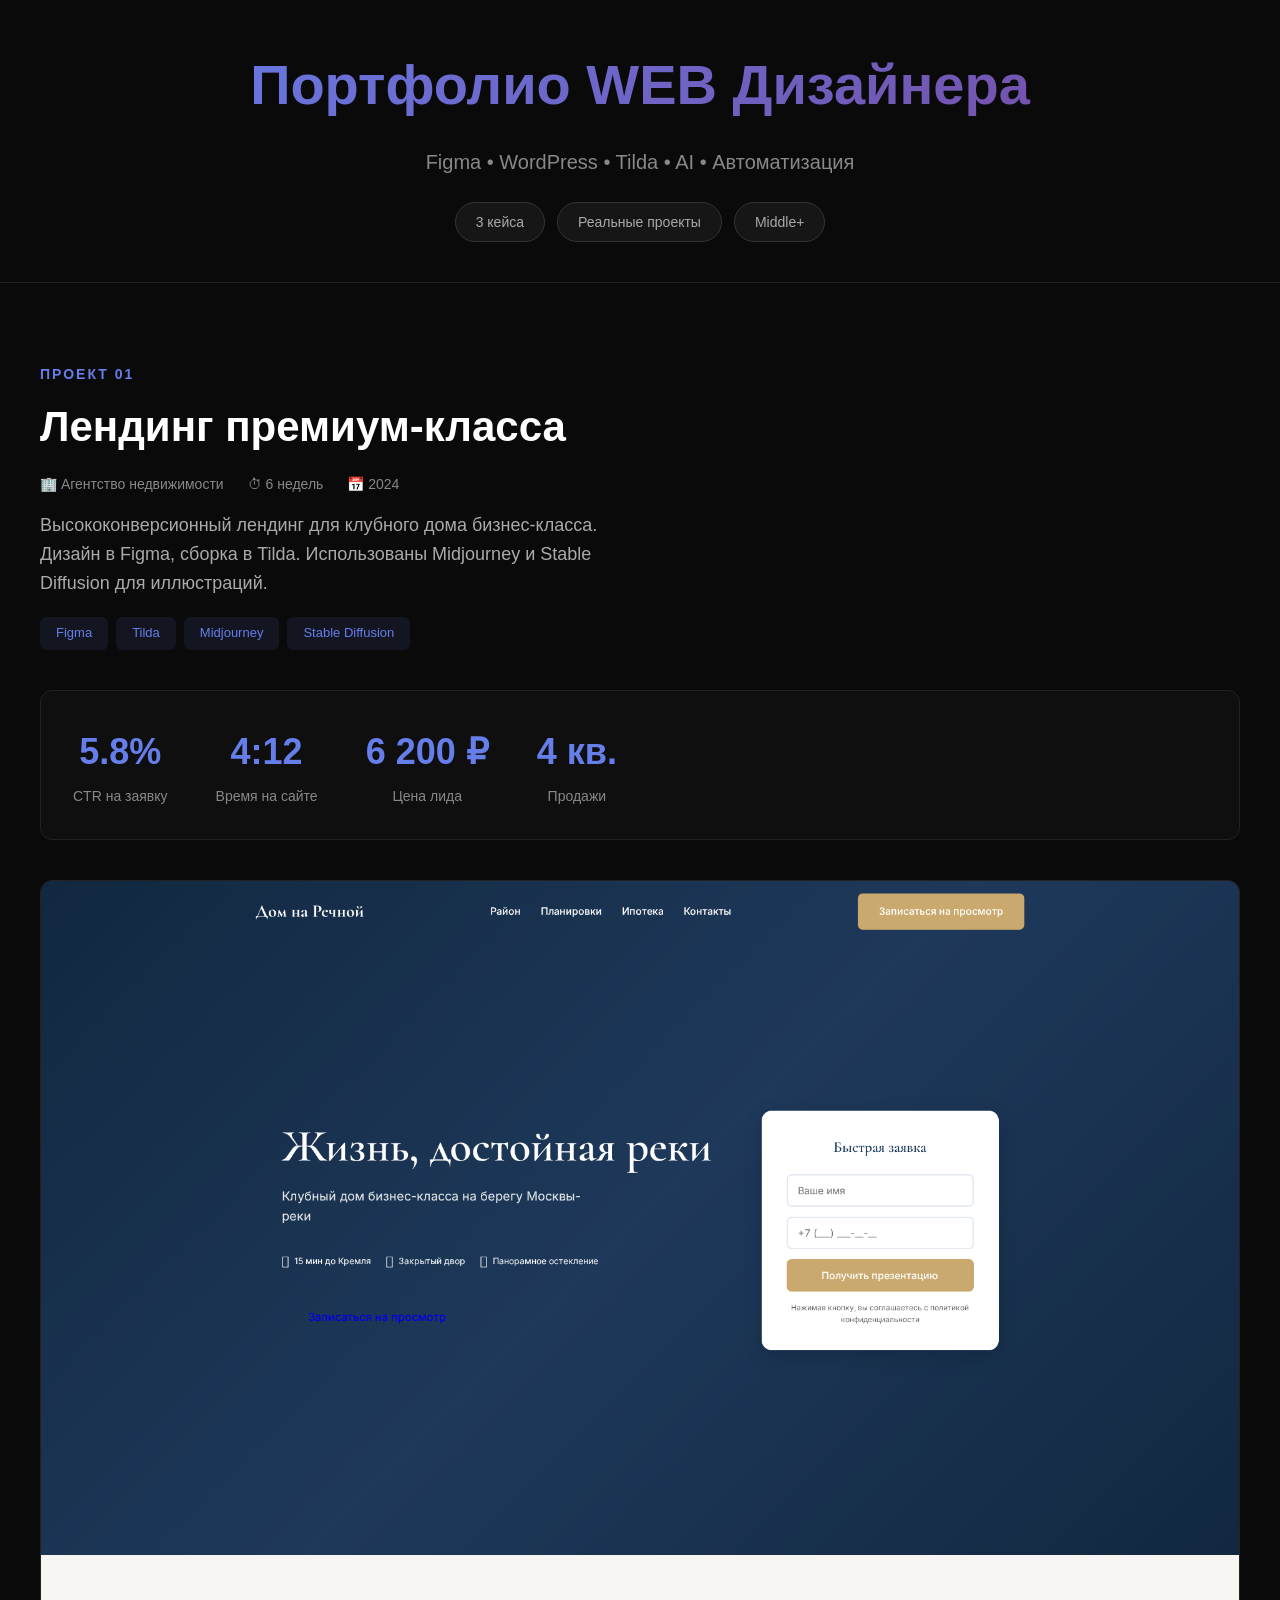
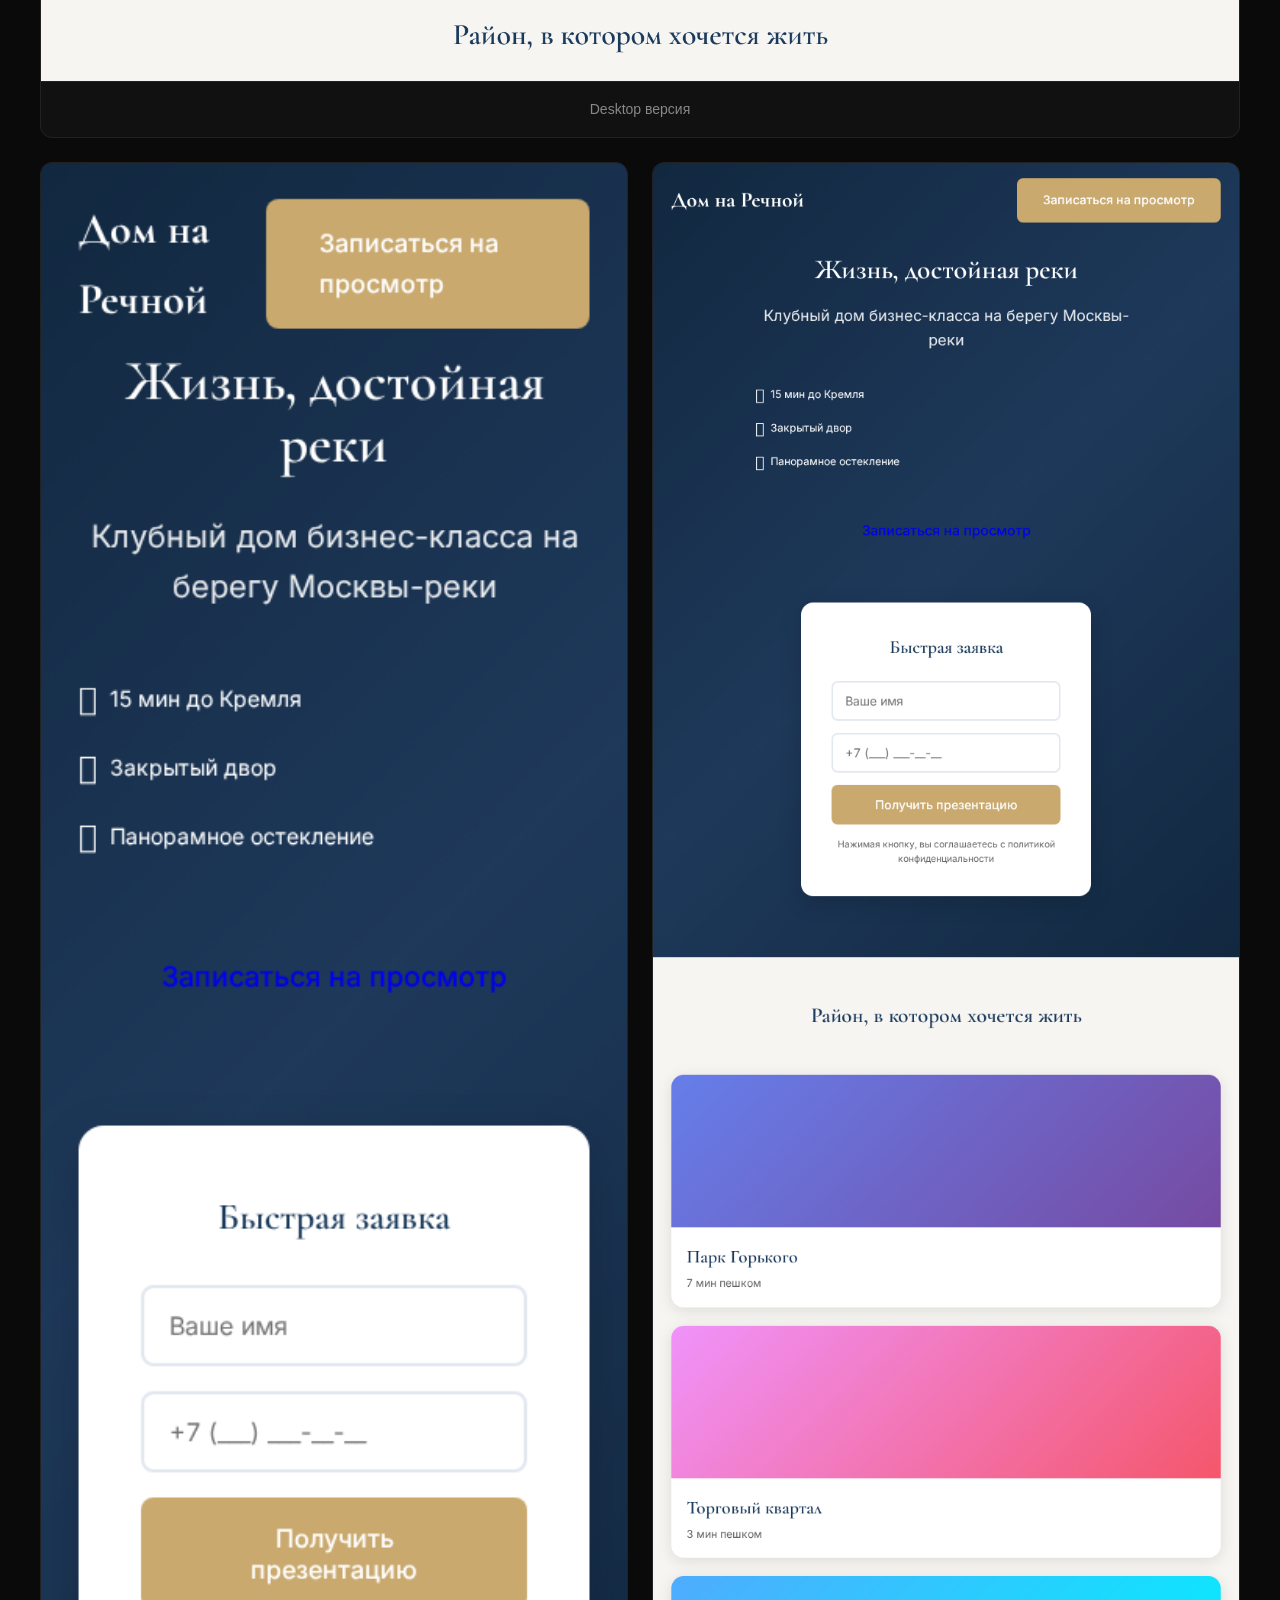
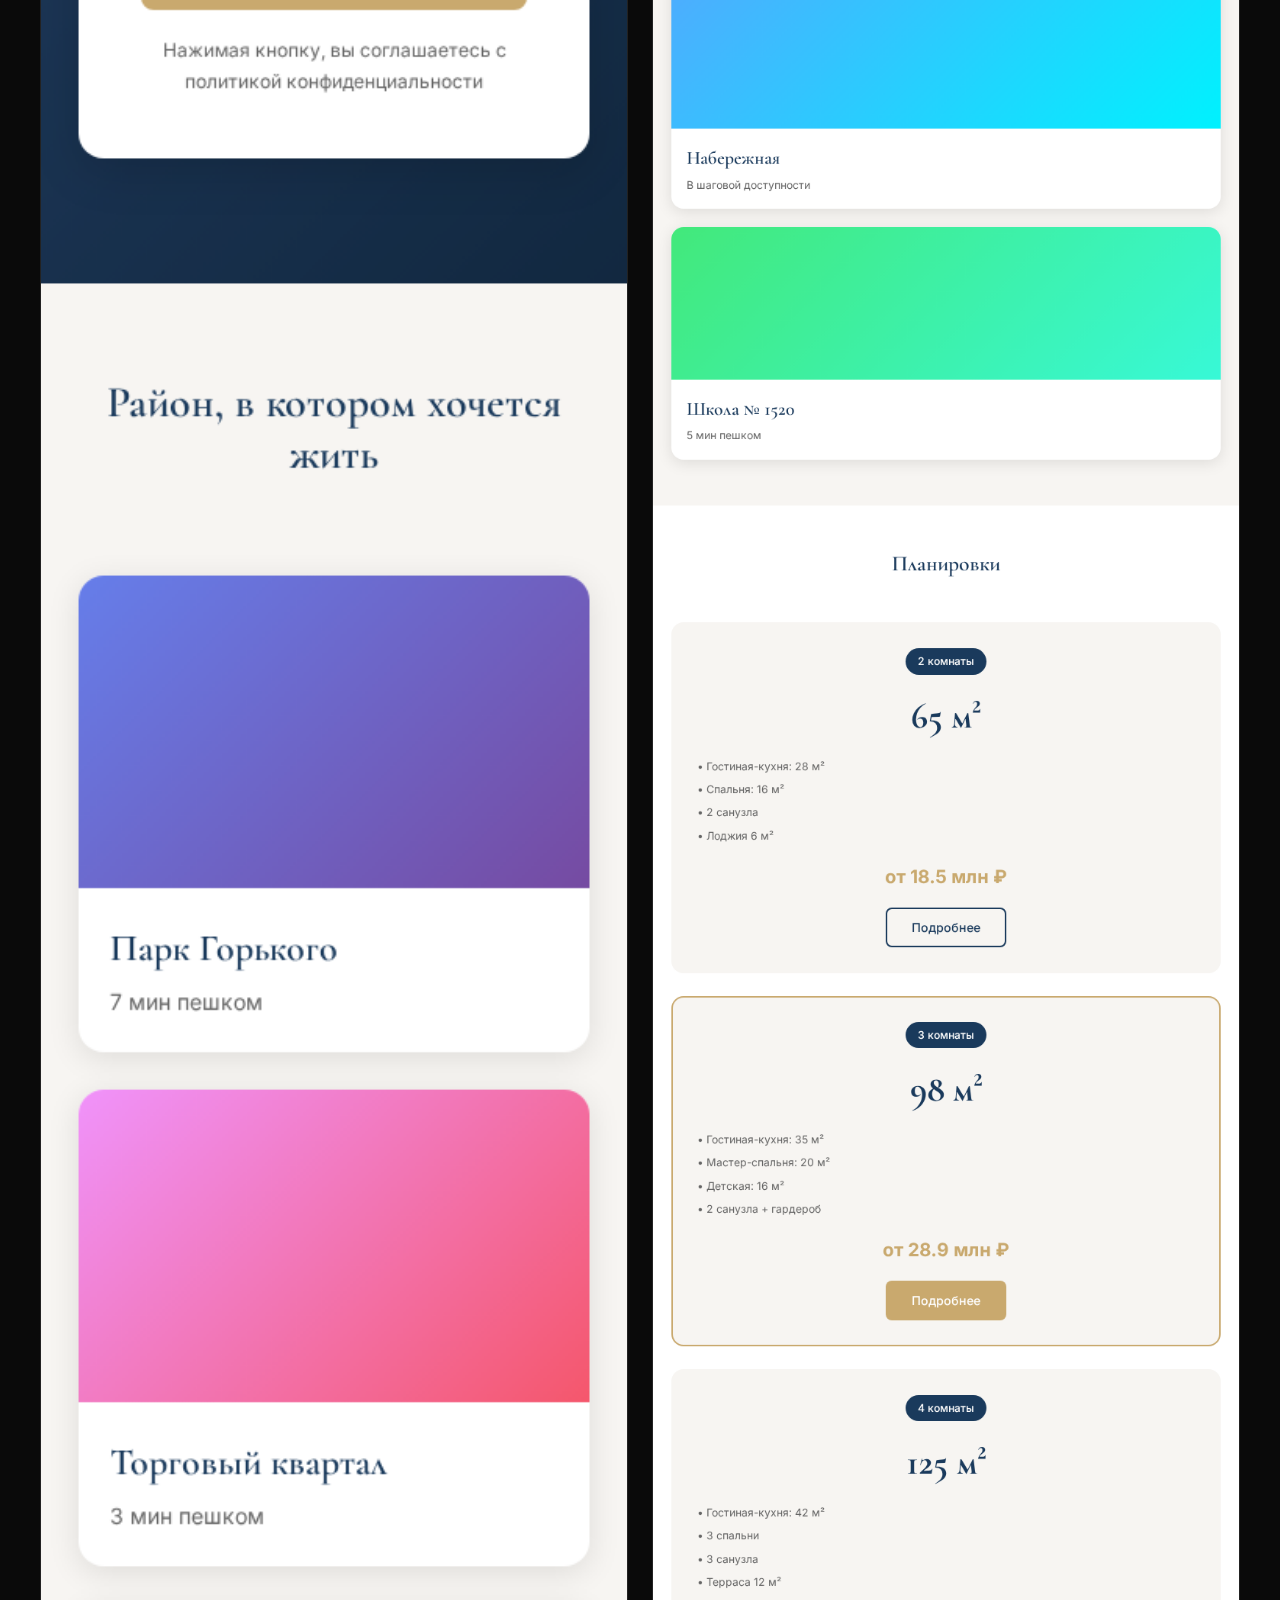
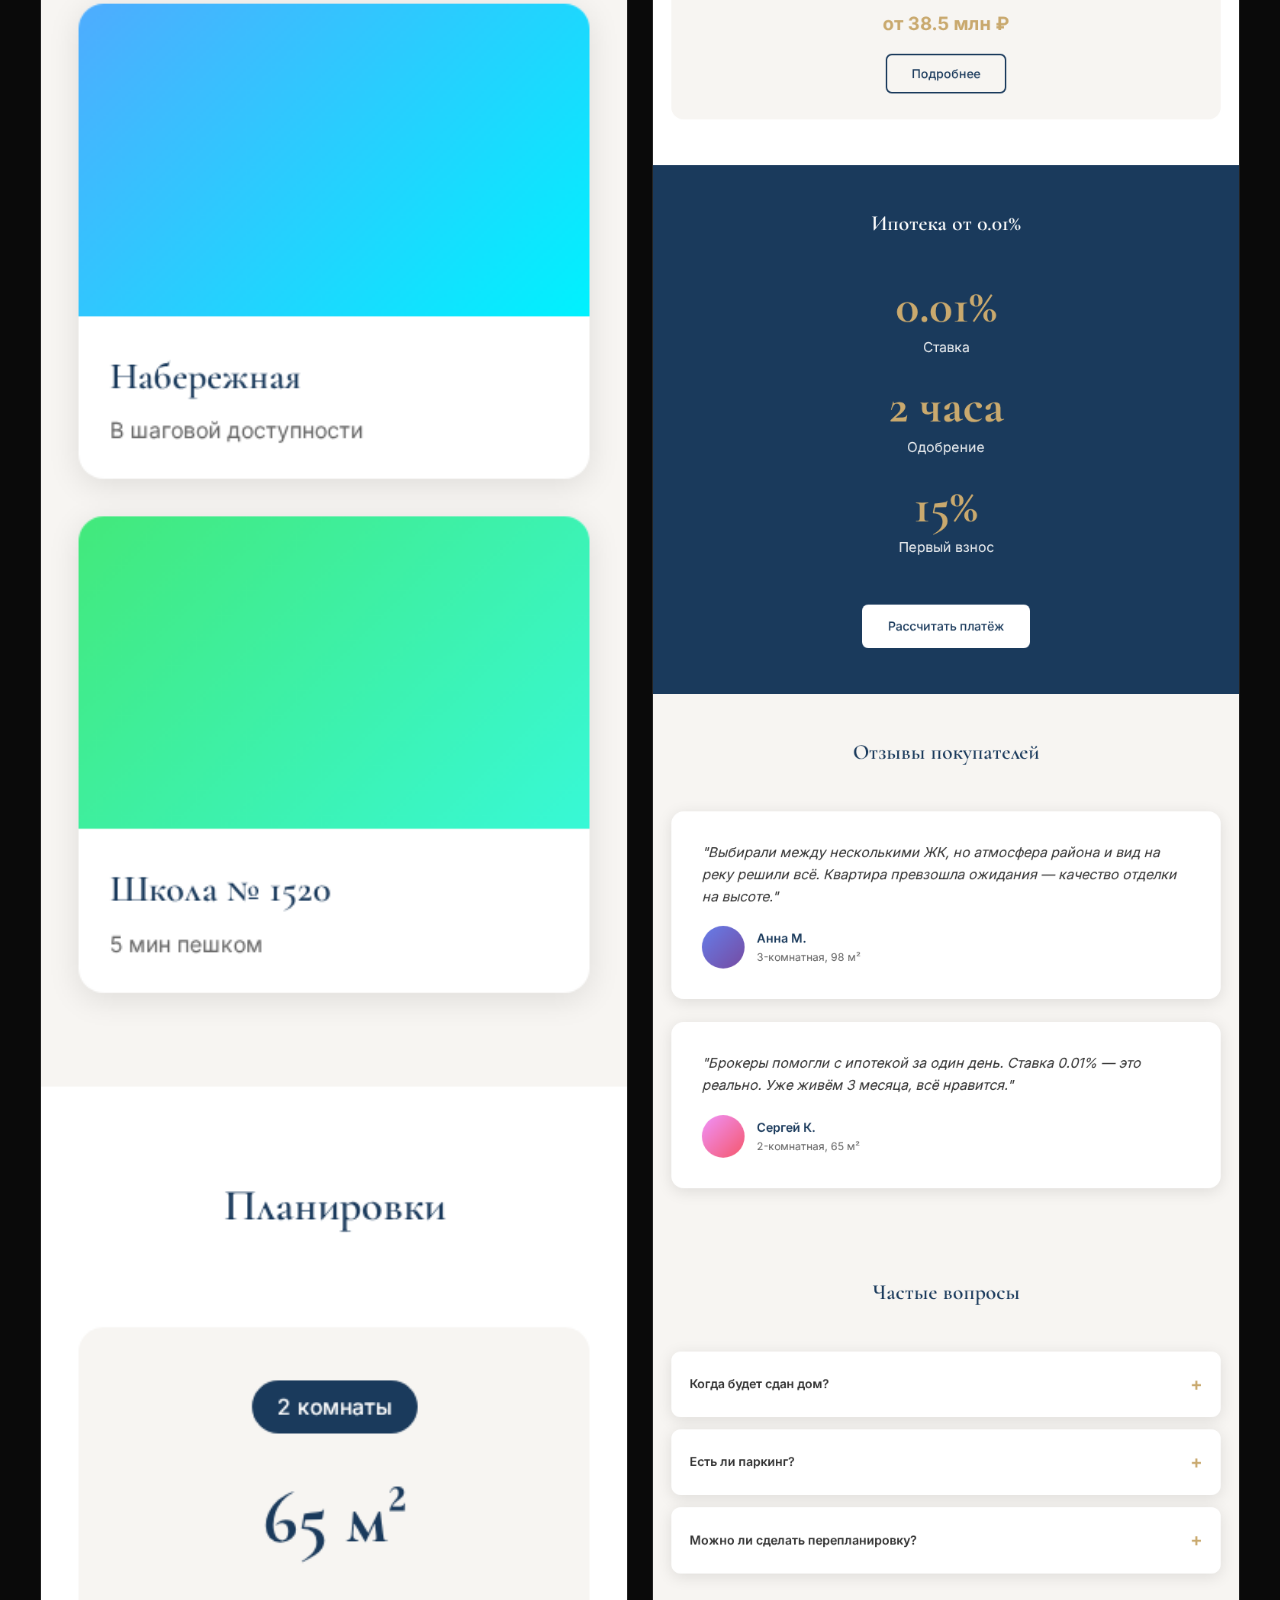
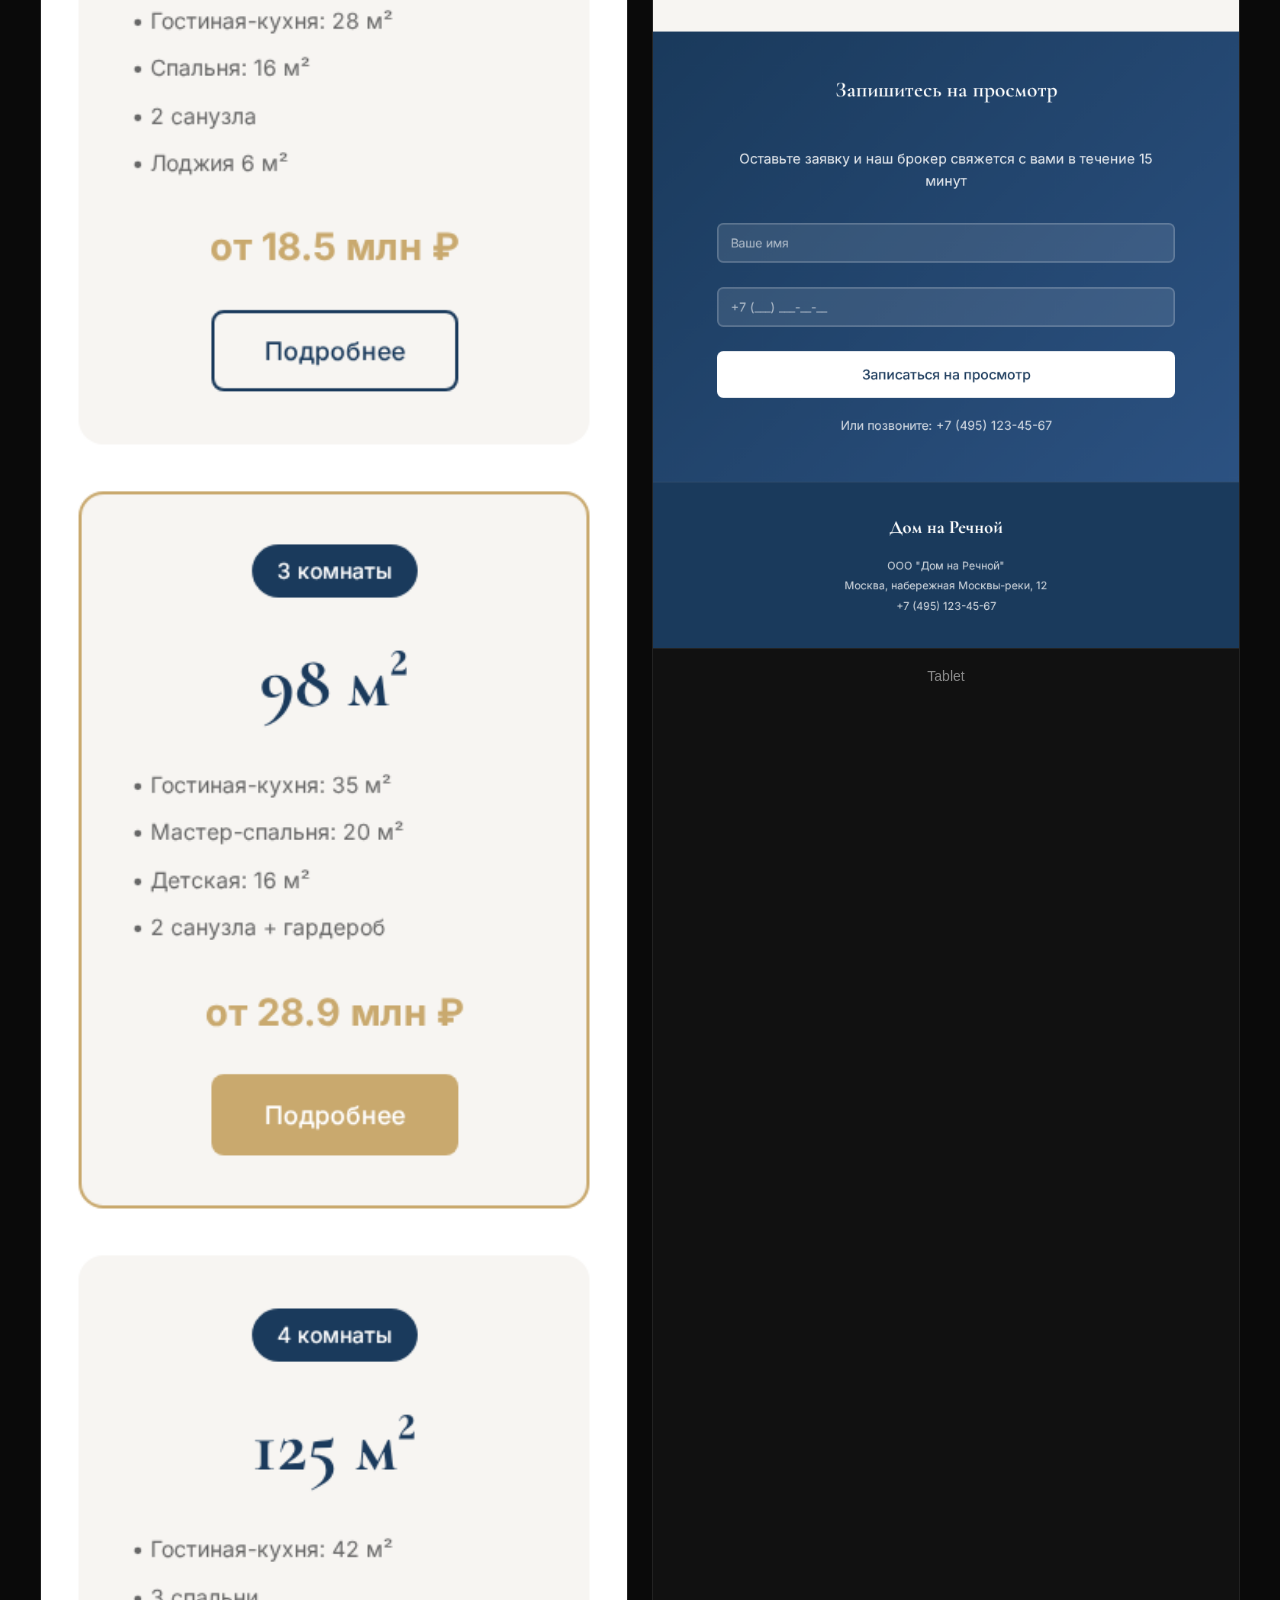
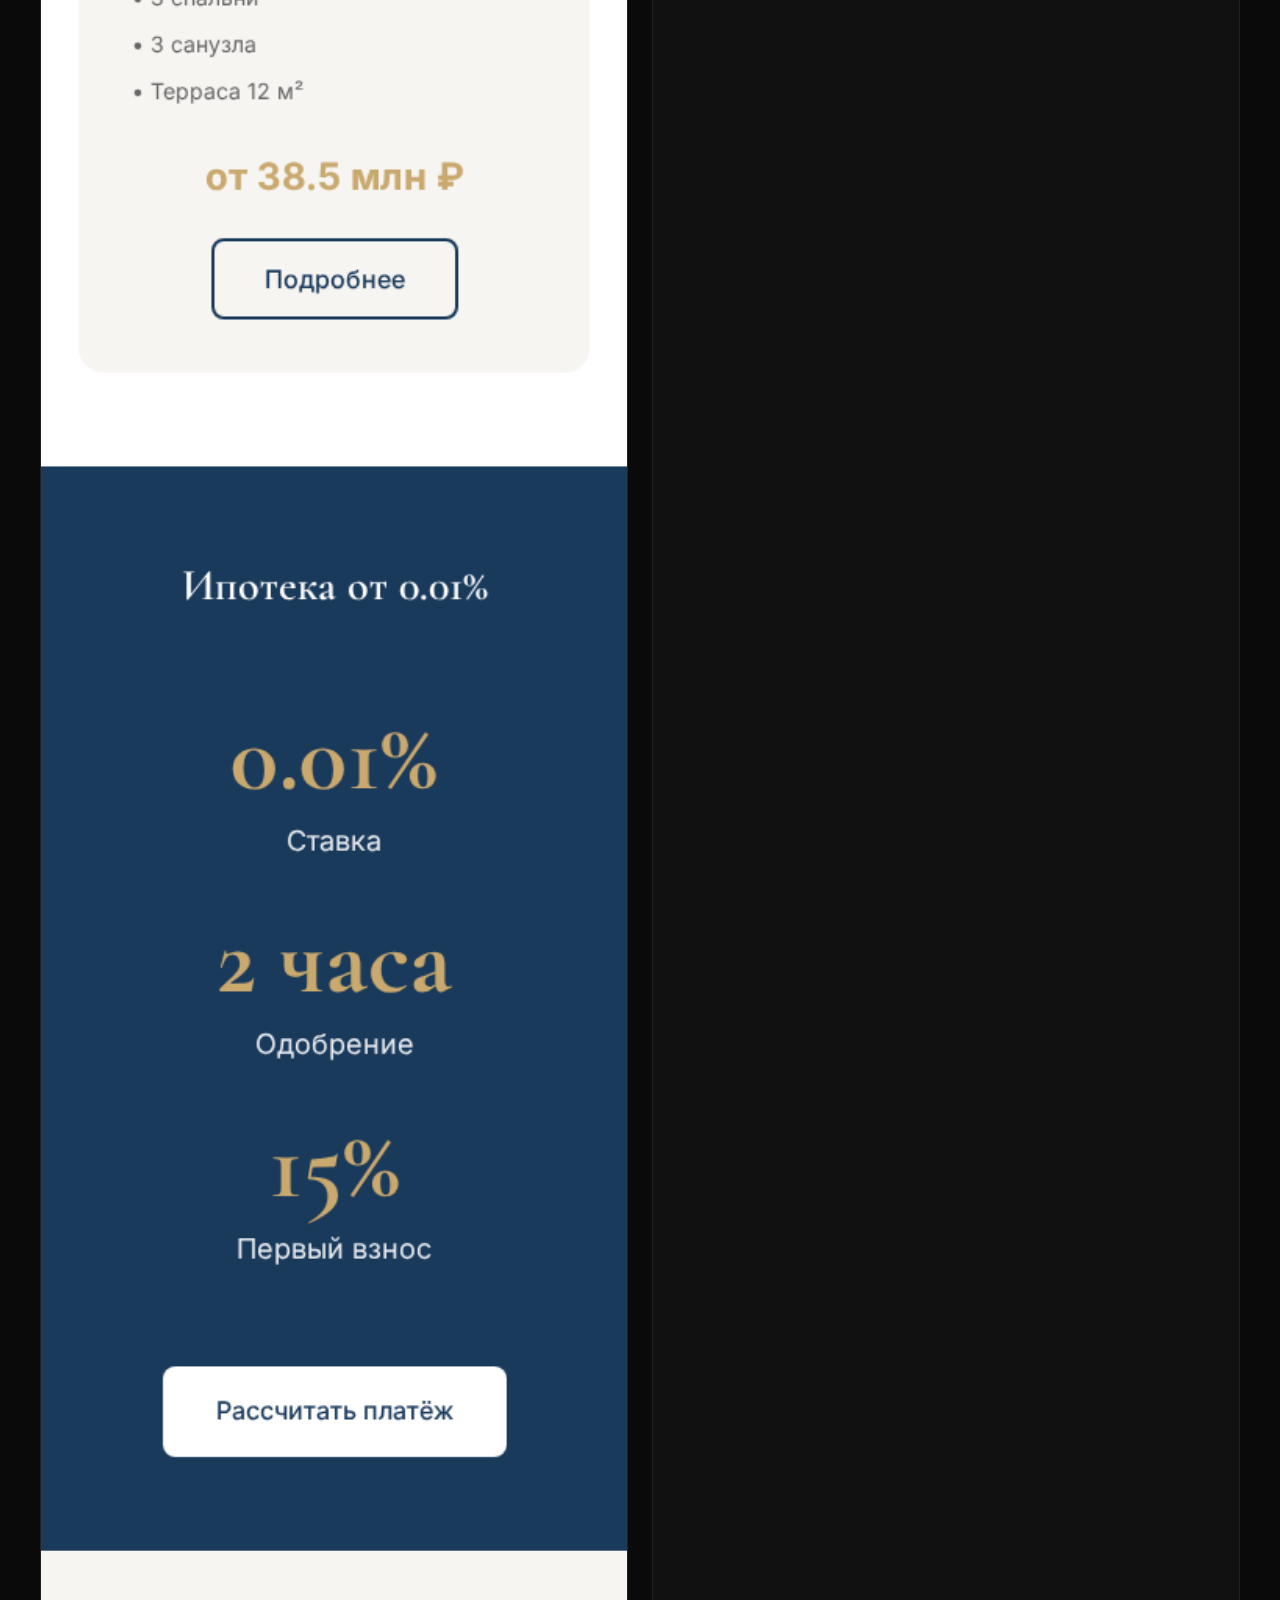
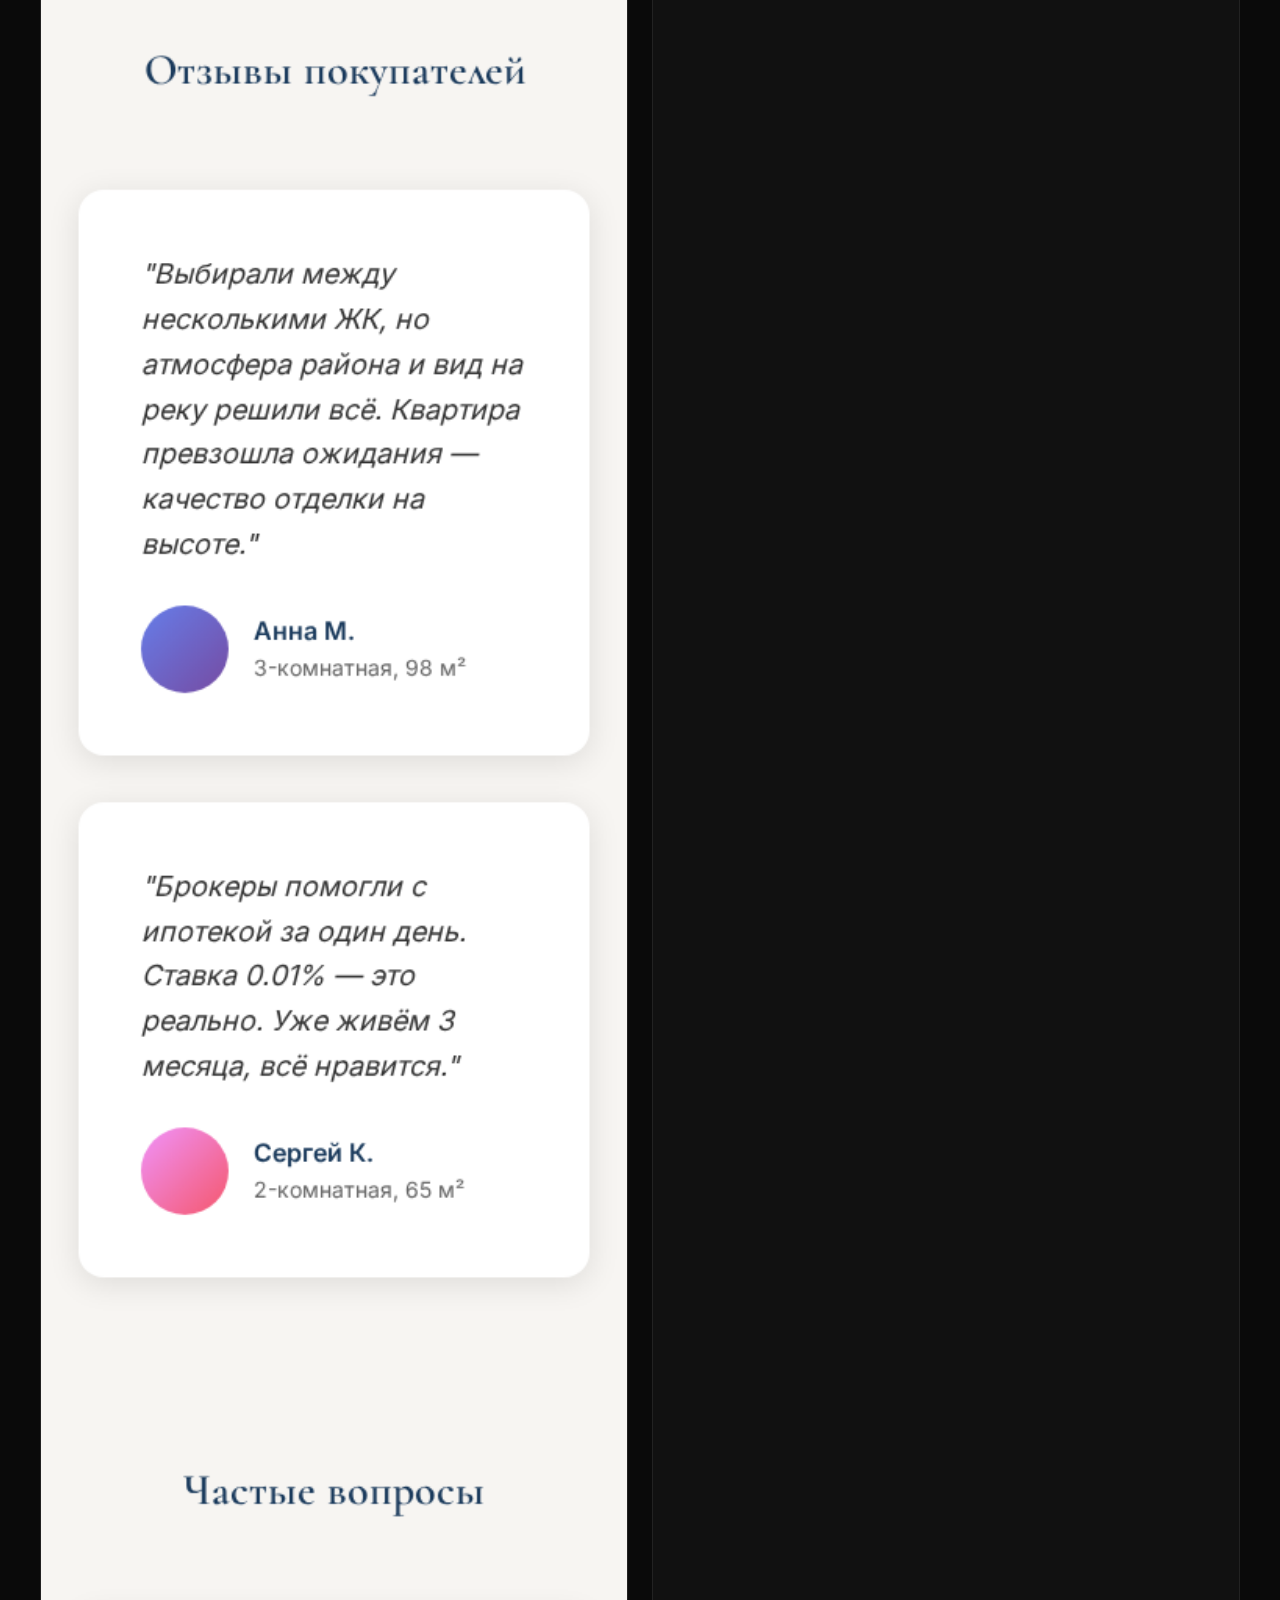
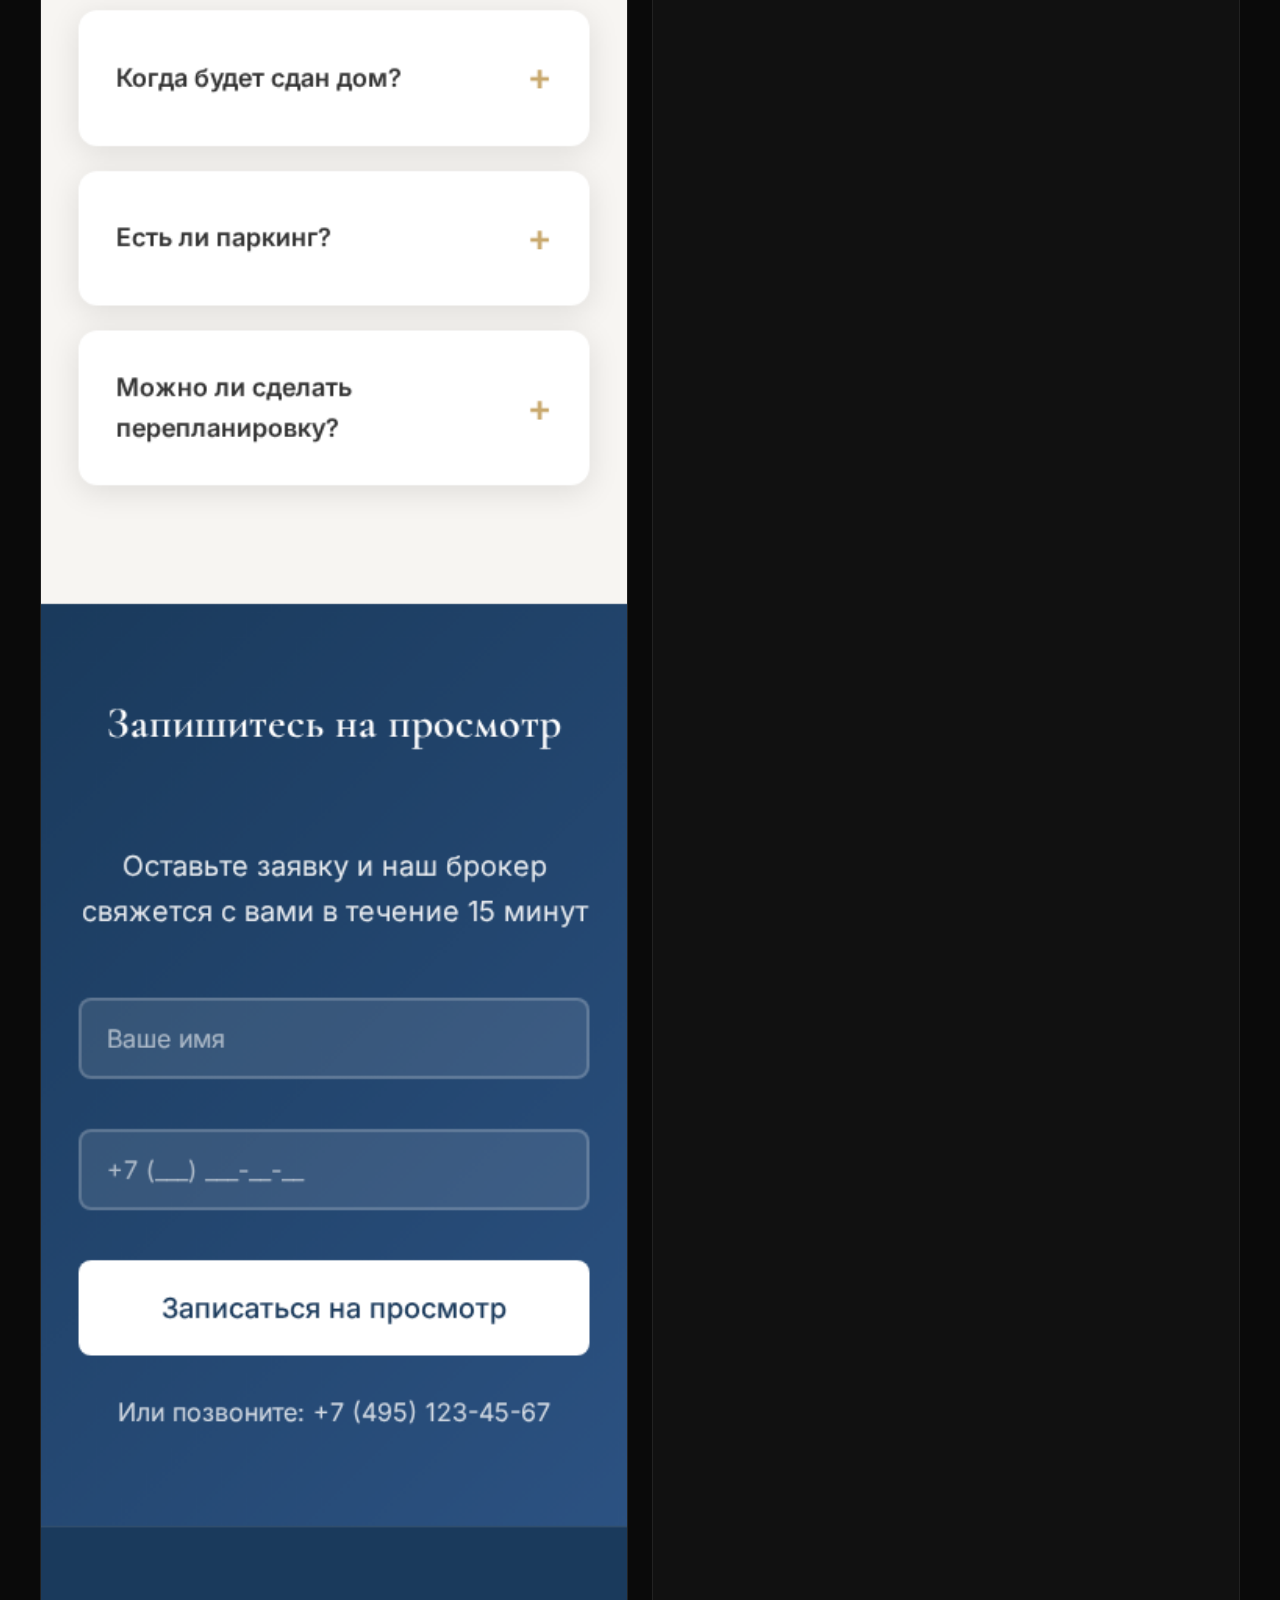
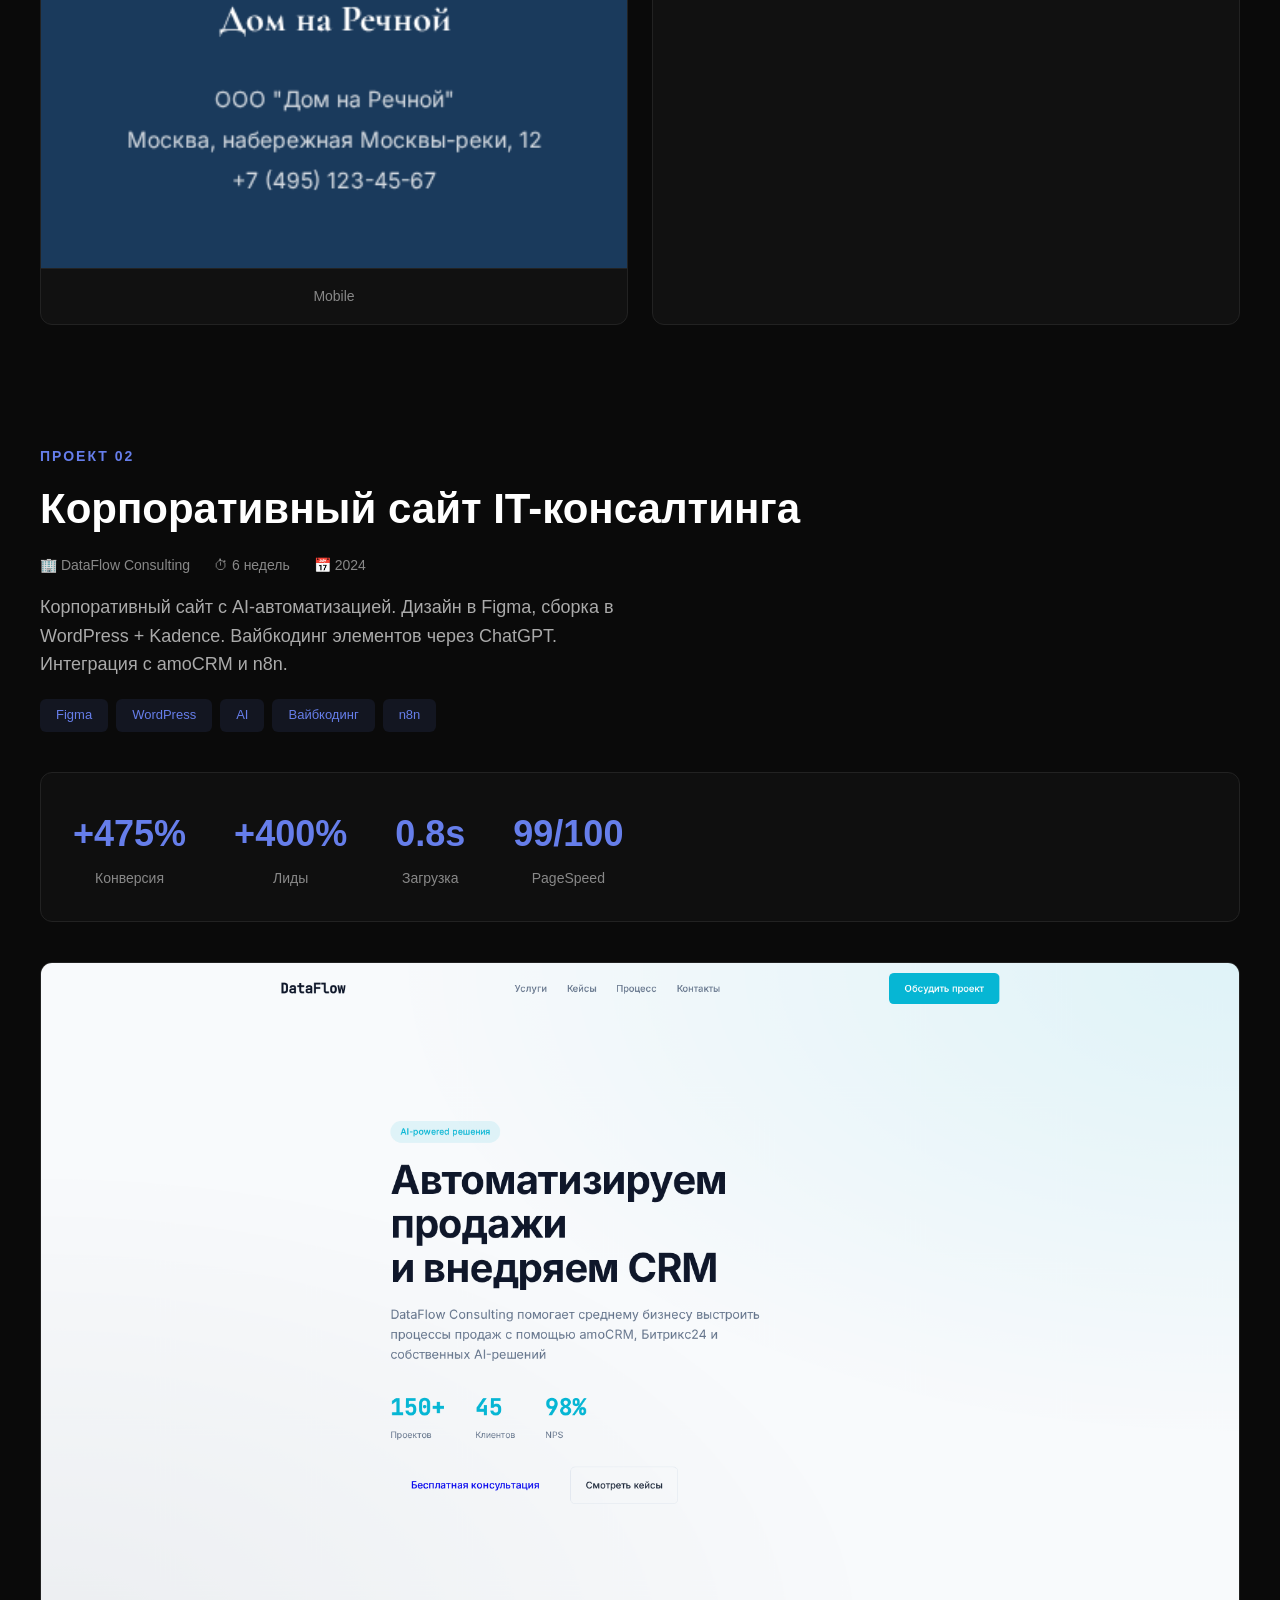
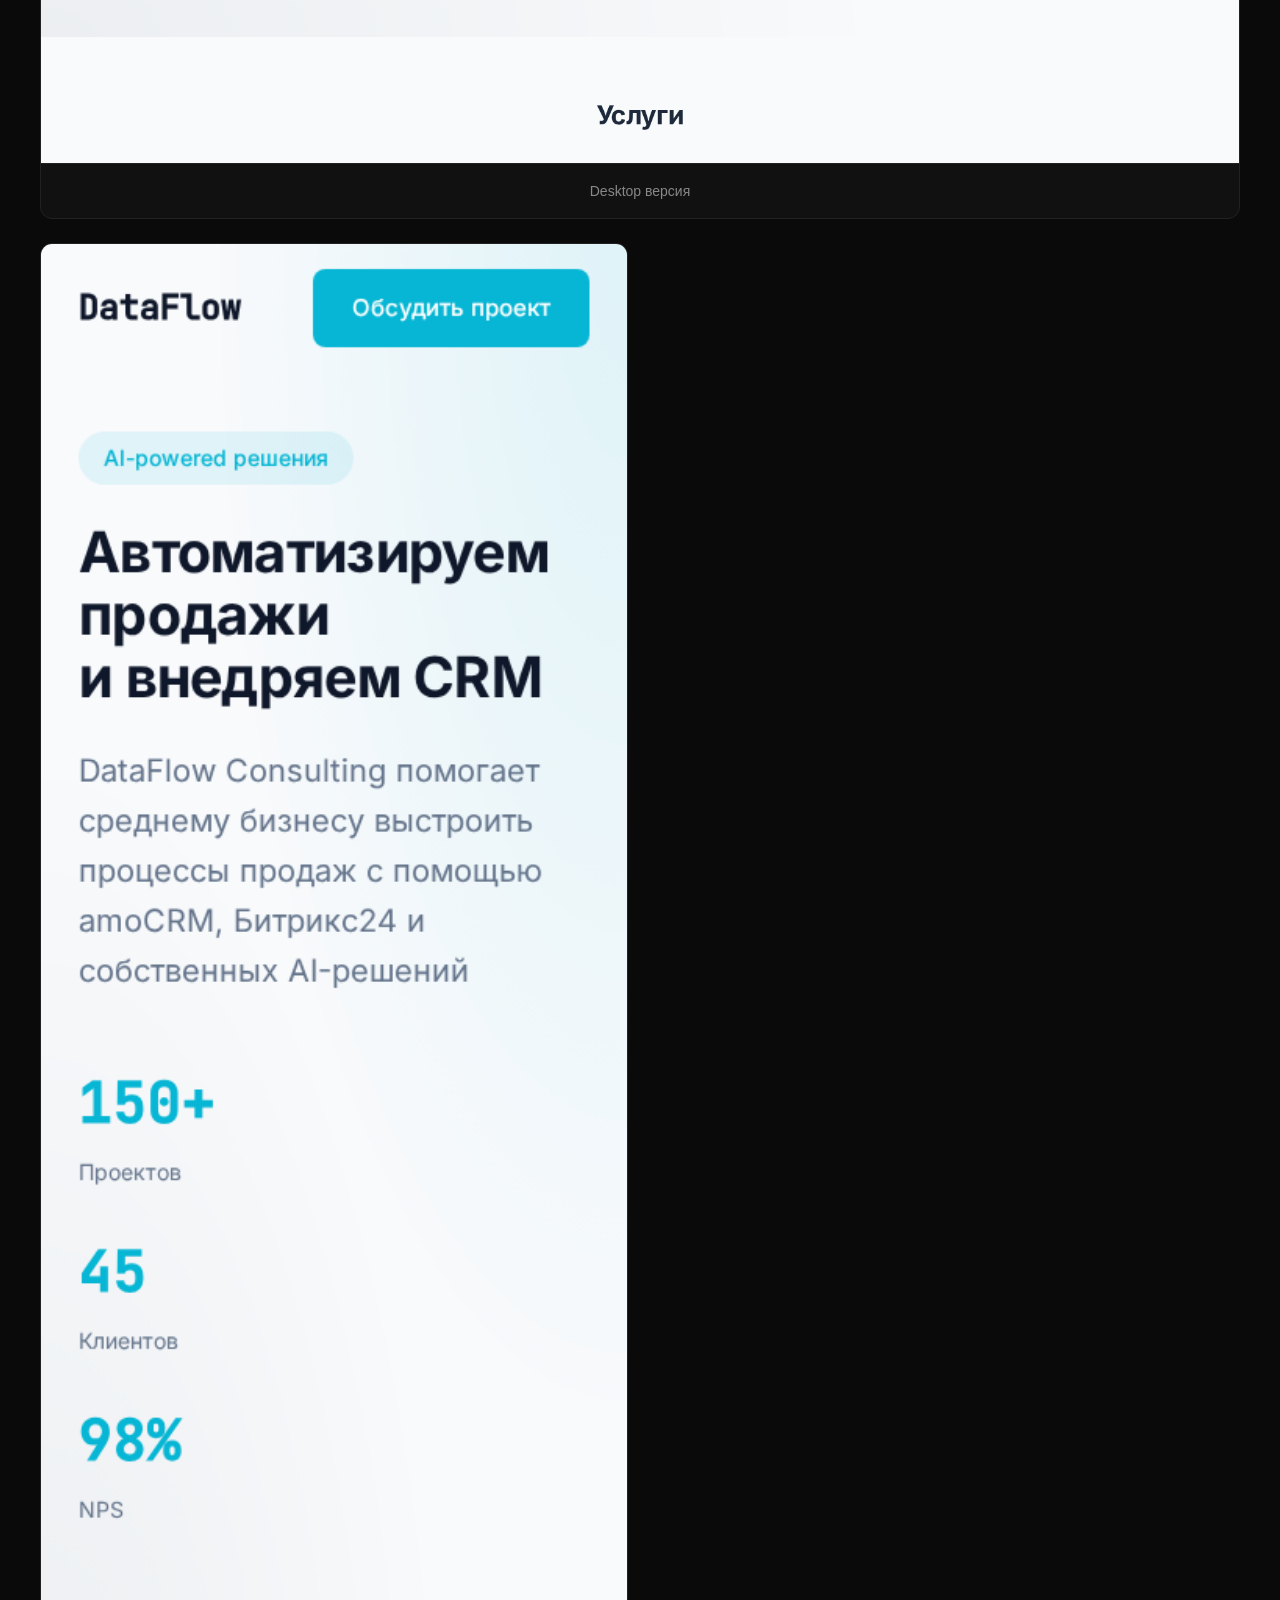
==== index.html @ bb0543f2 "feat: add portfolio showcase page" ====
<!DOCTYPE html>
<html lang="ru">
<head>
    <meta charset="UTF-8">
    <meta name="viewport" content="width=device-width, initial-scale=1.0">
    <title>Портфолио — WEB Дизайнер</title>
    <style>
        * {
            margin: 0;
            padding: 0;
            box-sizing: border-box;
        }
        
        body {
            font-family: -apple-system, BlinkMacSystemFont, 'Segoe UI', Roboto, sans-serif;
            background: #0a0a0a;
            color: #fff;
            line-height: 1.6;
        }
        
        .container {
            max-width: 1400px;
            margin: 0 auto;
            padding: 0 40px;
        }
        
        /* Header */
        .header {
            padding: 40px 0;
            text-align: center;
            border-bottom: 1px solid #222;
        }
        
        .header h1 {
            font-size: 56px;
            font-weight: 700;
            margin-bottom: 16px;
            background: linear-gradient(135deg, #667eea 0%, #764ba2 100%);
            -webkit-background-clip: text;
            -webkit-text-fill-color: transparent;
            background-clip: text;
        }
        
        .header p {
            font-size: 20px;
            color: #888;
        }
        
        .header .badges {
            display: flex;
            justify-content: center;
            gap: 12px;
            margin-top: 24px;
        }
        
        .badge {
            padding: 8px 20px;
            background: rgba(255,255,255,0.05);
            border: 1px solid #333;
            border-radius: 100px;
            font-size: 14px;
            color: #aaa;
        }
        
        /* Projects */
        .projects {
            padding: 80px 0;
        }
        
        .project {
            margin-bottom: 120px;
        }
        
        .project:last-child {
            margin-bottom: 0;
        }
        
        .project-header {
            display: flex;
            justify-content: space-between;
            align-items: flex-start;
            margin-bottom: 40px;
        }
        
        .project-number {
            font-size: 14px;
            color: #667eea;
            font-weight: 600;
            text-transform: uppercase;
            letter-spacing: 2px;
            margin-bottom: 8px;
        }
        
        .project h2 {
            font-size: 42px;
            font-weight: 700;
            margin-bottom: 12px;
        }
        
        .project-meta {
            display: flex;
            gap: 24px;
            color: #888;
            font-size: 14px;
        }
        
        .project-meta span {
            display: flex;
            align-items: center;
            gap: 6px;
        }
        
        .project-description {
            color: #aaa;
            font-size: 18px;
            max-width: 600px;
            margin-top: 16px;
        }
        
        .project-tags {
            display: flex;
            gap: 8px;
            margin-top: 20px;
        }
        
        .tag {
            padding: 6px 16px;
            background: rgba(102, 126, 234, 0.1);
            color: #667eea;
            border-radius: 6px;
            font-size: 13px;
            font-weight: 500;
        }
        
        /* Screenshots */
        .screenshots {
            display: grid;
            grid-template-columns: 1fr 1fr;
            gap: 24px;
            margin-top: 40px;
        }
        
        .screenshot {
            background: #111;
            border-radius: 12px;
            overflow: hidden;
            border: 1px solid #222;
        }
        
        .screenshot img {
            width: 100%;
            height: auto;
            display: block;
        }
        
        .screenshot-label {
            padding: 16px;
            font-size: 14px;
            color: #888;
            text-align: center;
            border-top: 1px solid #222;
        }
        
        .screenshot-full {
            grid-column: 1 / -1;
        }
        
        .screenshot-full img {
            max-height: 800px;
            object-fit: cover;
            object-position: top;
        }
        
        /* Metrics */
        .metrics {
            display: flex;
            gap: 48px;
            margin-top: 32px;
            padding: 32px;
            background: rgba(255,255,255,0.02);
            border-radius: 12px;
            border: 1px solid #222;
        }
        
        .metric {
            text-align: center;
        }
        
        .metric-value {
            font-size: 36px;
            font-weight: 700;
            color: #667eea;
        }
        
        .metric-label {
            font-size: 14px;
            color: #888;
            margin-top: 4px;
        }
        
        /* Code demo */
        .code-block {
            background: #111;
            border: 1px solid #222;
            border-radius: 12px;
            padding: 24px;
            margin-top: 24px;
            font-family: 'JetBrains Mono', monospace;
            font-size: 13px;
            color: #aaa;
            overflow-x: auto;
        }
        
        .code-block .comment {
            color: #555;
        }
        
        .code-block .string {
            color: #7ee787;
        }
        
        .code-block .keyword {
            color: #ff7b72;
        }
        
        /* Footer */
        .footer {
            text-align: center;
            padding: 80px 0;
            border-top: 1px solid #222;
        }
        
        .footer h2 {
            font-size: 32px;
            margin-bottom: 16px;
        }
        
        .footer p {
            color: #888;
            font-size: 18px;
        }
        
        .contacts {
            display: flex;
            justify-content: center;
            gap: 32px;
            margin-top: 32px;
        }
        
        .contact {
            color: #667eea;
            text-decoration: none;
            font-size: 16px;
            font-weight: 500;
        }
        
        .contact:hover {
            text-decoration: underline;
        }
        
        /* Mobile */
        @media (max-width: 768px) {
            .header h1 {
                font-size: 32px;
            }
            
            .screenshots {
                grid-template-columns: 1fr;
            }
            
            .project-header {
                flex-direction: column;
            }
            
            .metrics {
                flex-direction: column;
                gap: 24px;
            }
        }
    </style>
</head>
<body>
    <div class="header">
        <div class="container">
            <h1>Портфолио WEB Дизайнера</h1>
            <p>Figma • WordPress • Tilda • AI • Автоматизация</p>
            <div class="badges">
                <span class="badge">3 кейса</span>
                <span class="badge">Реальные проекты</span>
                <span class="badge">Middle+</span>
            </div>
        </div>
    </div>

    <div class="projects">
        <div class="container">
            <!-- Project 1 -->
            <div class="project">
                <div class="project-header">
                    <div>
                        <div class="project-number">Проект 01</div>
                        <h2>Лендинг премиум-класса</h2>
                        <div class="project-meta">
                            <span>🏢 Агентство недвижимости</span>
                            <span>⏱ 6 недель</span>
                            <span>📅 2024</span>
                        </div>
                        <p class="project-description">
                            Высококонверсионный лендинг для клубного дома бизнес-класса. 
                            Дизайн в Figma, сборка в Tilda. Использованы Midjourney и Stable Diffusion для иллюстраций.
                        </p>
                        <div class="project-tags">
                            <span class="tag">Figma</span>
                            <span class="tag">Tilda</span>
                            <span class="tag">Midjourney</span>
                            <span class="tag">Stable Diffusion</span>
                        </div>
                    </div>
                </div>
                
                <div class="metrics">
                    <div class="metric">
                        <div class="metric-value">5.8%</div>
                        <div class="metric-label">CTR на заявку</div>
                    </div>
                    <div class="metric">
                        <div class="metric-value">4:12</div>
                        <div class="metric-label">Время на сайте</div>
                    </div>
                    <div class="metric">
                        <div class="metric-value">6 200 ₽</div>
                        <div class="metric-label">Цена лида</div>
                    </div>
                    <div class="metric">
                        <div class="metric-value">4 кв.</div>
                        <div class="metric-label">Продажи</div>
                    </div>
                </div>
                
                <div class="screenshots">
                    <div class="screenshot screenshot-full">
                        <img src="assets/project-01/hero-desktop.png" alt="Project 1 Desktop">
                        <div class="screenshot-label">Desktop версия</div>
                    </div>
                    <div class="screenshot">
                        <img src="assets/project-01/hero-mobile.png" alt="Project 1 Mobile">
                        <div class="screenshot-label">Mobile</div>
                    </div>
                    <div class="screenshot">
                        <img src="assets/project-01/hero-tablet.png" alt="Project 1 Tablet">
                        <div class="screenshot-label">Tablet</div>
                    </div>
                </div>
            </div>

            <!-- Project 2 -->
            <div class="project">
                <div class="project-header">
                    <div>
                        <div class="project-number">Проект 02</div>
                        <h2>Корпоративный сайт IT-консалтинга</h2>
                        <div class="project-meta">
                            <span>🏢 DataFlow Consulting</span>
                            <span>⏱ 6 недель</span>
                            <span>📅 2024</span>
                        </div>
                        <p class="project-description">
                            Корпоративный сайт с AI-автоматизацией. Дизайн в Figma, сборка в WordPress + Kadence. 
                            Вайбкодинг элементов через ChatGPT. Интеграция с amoCRM и n8n.
                        </p>
                        <div class="project-tags">
                            <span class="tag">Figma</span>
                            <span class="tag">WordPress</span>
                            <span class="tag">AI</span>
                            <span class="tag">Вайбкодинг</span>
                            <span class="tag">n8n</span>
                        </div>
                    </div>
                </div>
                
                <div class="metrics">
                    <div class="metric">
                        <div class="metric-value">+475%</div>
                        <div class="metric-label">Конверсия</div>
                    </div>
                    <div class="metric">
                        <div class="metric-value">+400%</div>
                        <div class="metric-label">Лиды</div>
                    </div>
                    <div class="metric">
                        <div class="metric-value">0.8s</div>
                        <div class="metric-label">Загрузка</div>
                    </div>
                    <div class="metric">
                        <div class="metric-value">99/100</div>
                        <div class="metric-label">PageSpeed</div>
                    </div>
                </div>
                
                <div class="screenshots">
                    <div class="screenshot screenshot-full">
                        <img src="assets/project-02/project-02-desktop.png" alt="Project 2 Desktop">
                        <div class="screenshot-label">Desktop версия</div>
                    </div>
                    <div class="screenshot">
                        <img src="assets/project-02/project-02-mobile.png" alt="Project 2 Mobile">
                        <div class="screenshot-label">Mobile</div>
                    </div>
                </div>
            </div>

            <!-- Project 3 -->
            <div class="project">
                <div class="project-header">
                    <div>
                        <div class="project-number">Проект 03</div>
                        <h2>Автоматизация дизайн-процессов</h2>
                        <div class="project-meta">
                            <span>⚙️ Дизайн-студия</span>
                            <span>⏱ 2024</span>
                        </div>
                        <p class="project-description">
                            Экосистема автоматизаций для дизайн-студии. AI-генерация спецификаций, 
                            SEO-метатегов, интеграция форм с CRM через webhook.
                        </p>
                        <div class="project-tags">
                            <span class="tag">Python</span>
                            <span class="tag">OpenAI API</span>
                            <span class="tag">n8n</span>
                            <span class="tag">Figma API</span>
                        </div>
                    </div>
                </div>
                
                <div class="metrics">
                    <div class="metric">
                        <div class="metric-value">-95%</div>
                        <div class="metric-label">Спецификации</div>
                    </div>
                    <div class="metric">
                        <div class="metric-value">-85%</div>
                        <div class="metric-label">Тексты</div>
                    </div>
                    <div class="metric">
                        <div class="metric-value">-70%</div>
                        <div class="metric-label">Адаптация</div>
                    </div>
                    <div class="metric">
                        <div class="metric-value">-50%</div>
                        <div class="metric-label">Срок проекта</div>
                    </div>
                </div>
                
                <div class="code-block">
<span class="comment"># Auto Specs Generator — Пример работы</span>
<span class="keyword">python</span> scripts/auto_specs.py <span class="string">--file FILE_KEY --token TOKEN</span>

<span class="comment"># Результат:</span>
<span class="comment"># Спецификация: Hero Section</span>
<span class="comment"># - Ширина: 1920px</span>
<span class="comment"># - Высота: 800px</span>
<span class="comment"># - Цвета: #1A3A5C, #C9A96E</span>
<span class="comment"># - Шрифт: Inter, 72px, 700</span>
                </div>
            </div>
        </div>
    </div>

    <div class="footer">
        <div class="container">
            <h2>Готов к сотрудничеству</h2>
            <p>Долгосрочные проекты • Нейросети • Автоматизация</p>
            <div class="contacts">
                <a href="#" class="contact">Telegram</a>
                <a href="#" class="contact">Email</a>
                <a href="#" class="contact">Behance</a>
            </div>
        </div>
    </div>
</body>
</html>
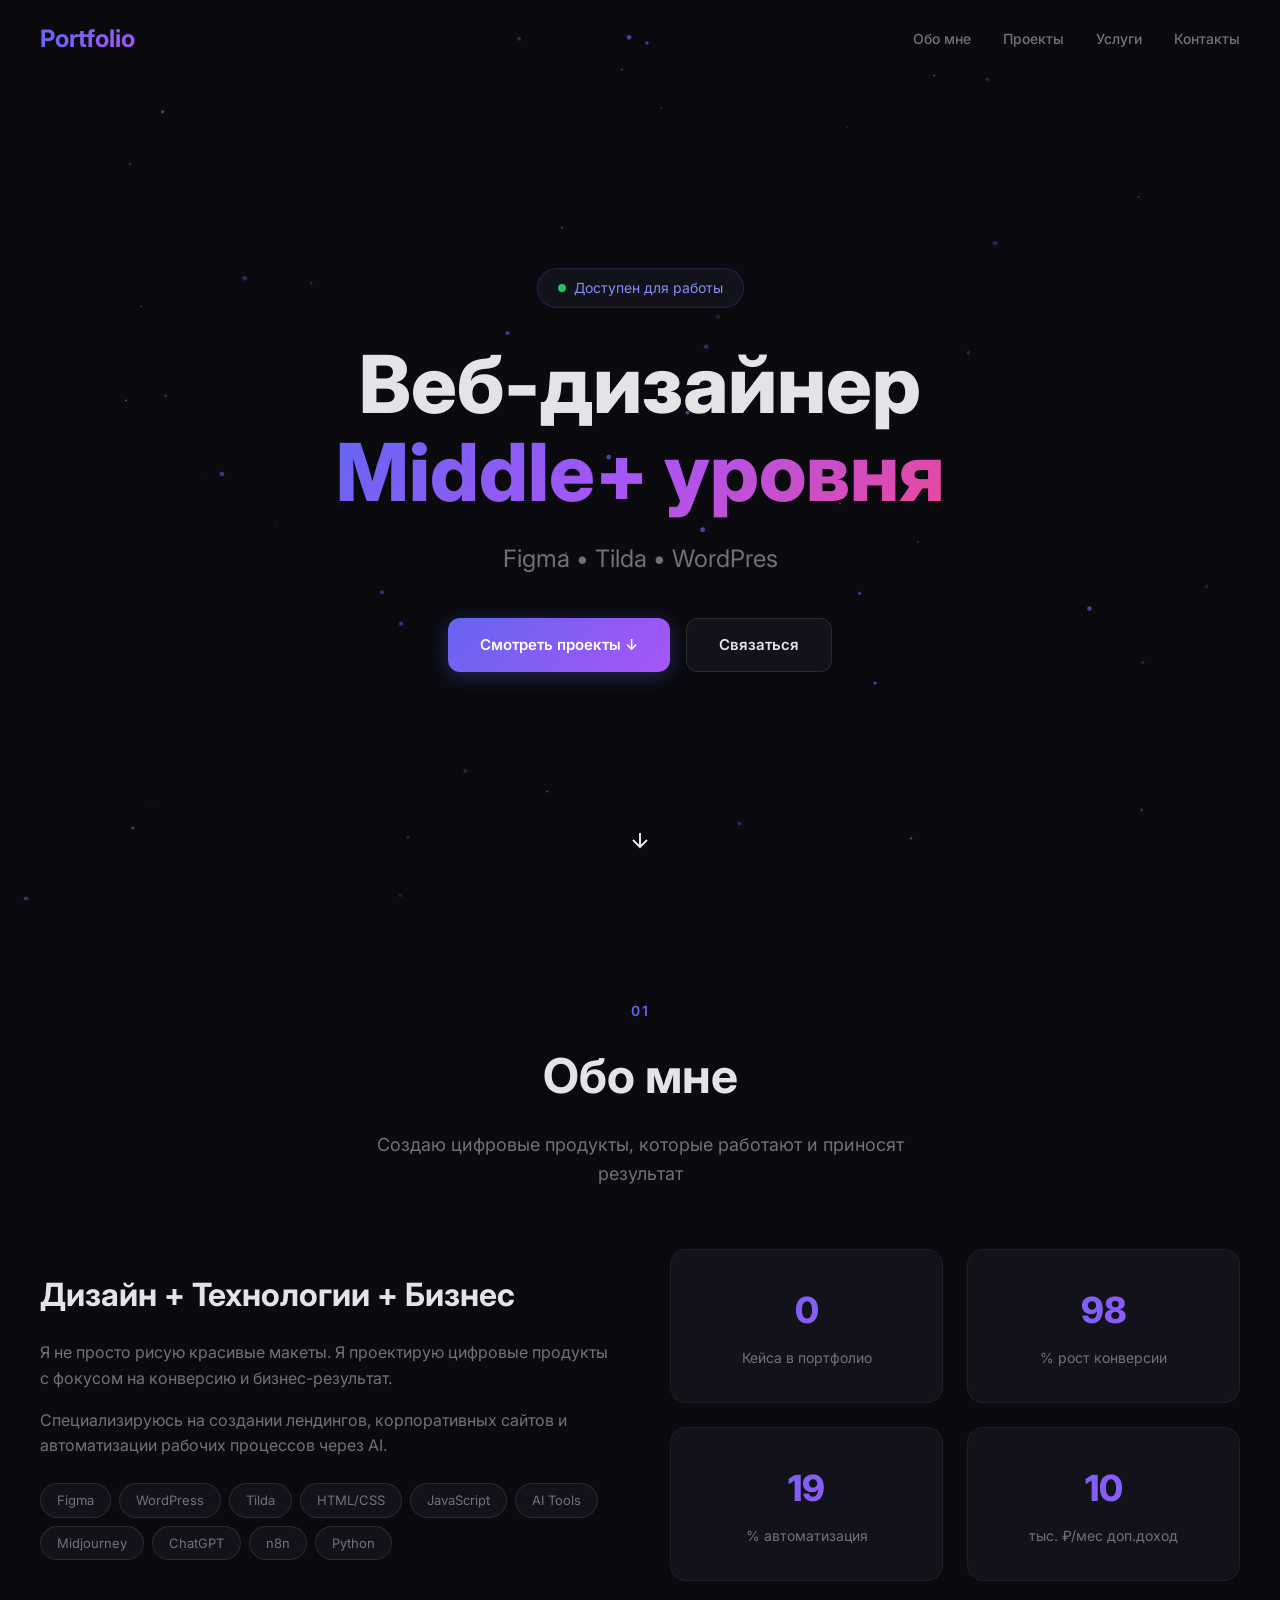
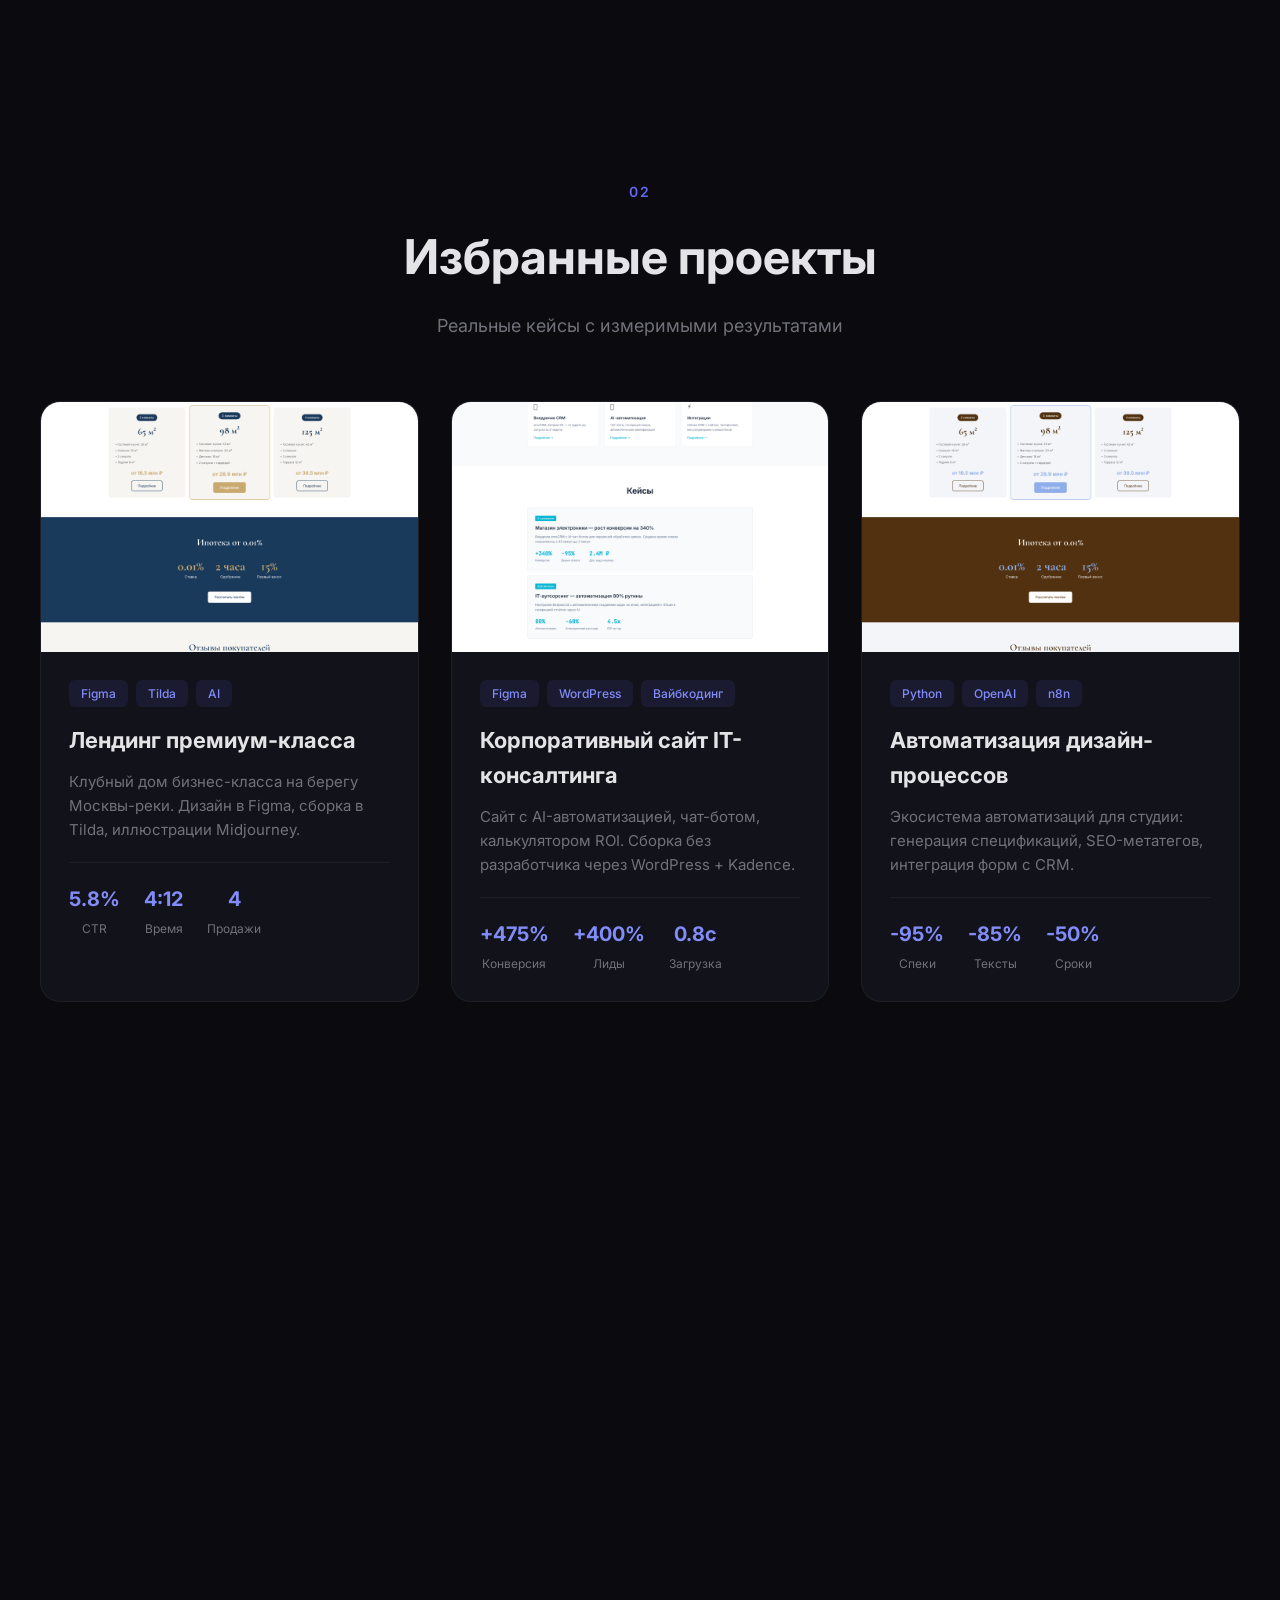
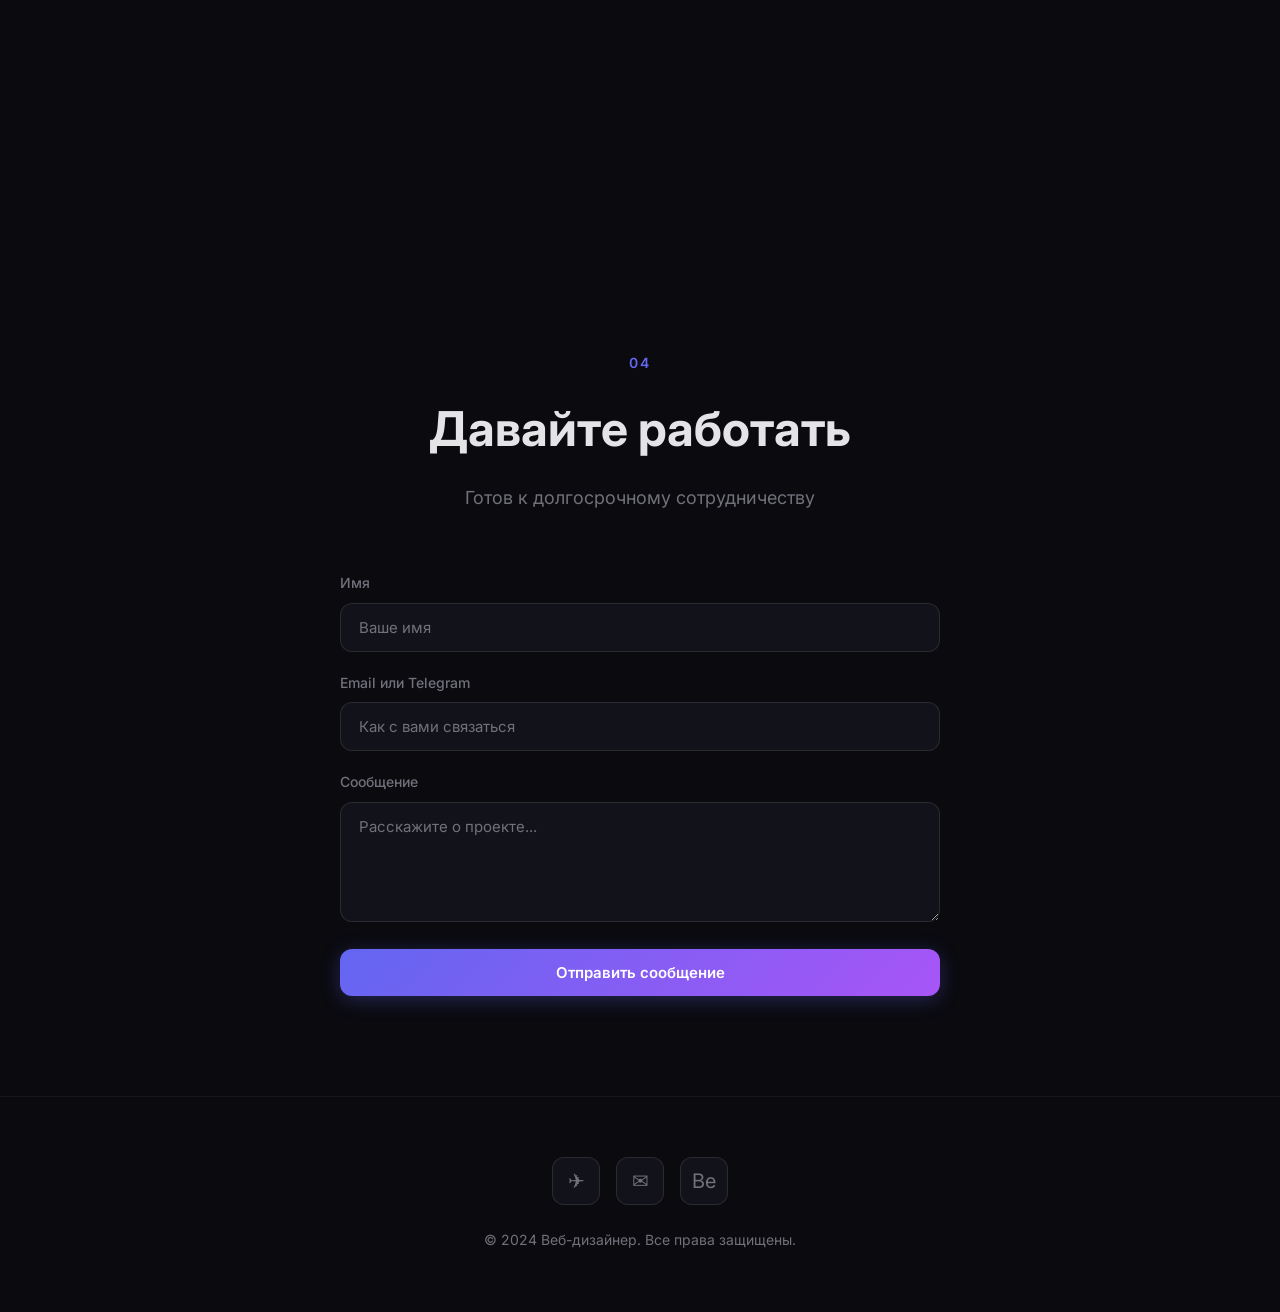
==== commit e49a1c49: "feat: completely redesign portfolio with interactive features" ====
--- a/index.html
+++ b/index.html
@@ -3,479 +3,1411 @@
 <head>
     <meta charset="UTF-8">
     <meta name="viewport" content="width=device-width, initial-scale=1.0">
-    <title>Портфолио — WEB Дизайнер</title>
+    <title>Веб-дизайнер — Портфолио</title>
+    <link href="https://fonts.googleapis.com/css2?family=Inter:wght@300;400;500;600;700;800&display=swap" rel="stylesheet">
     <style>
+        :root {
+            --bg: #0a0a0f;
+            --surface: #12121a;
+            --surface-light: #1a1a25;
+            --text: #e4e4e7;
+            --text-muted: #71717a;
+            --accent: #6366f1;
+            --accent-light: #818cf8;
+            --accent-glow: rgba(99, 102, 241, 0.3);
+            --gradient-1: #6366f1;
+            --gradient-2: #a855f7;
+            --gradient-3: #ec4899;
+        }
+
         * {
             margin: 0;
             padding: 0;
             box-sizing: border-box;
         }
-        
+
+        html {
+            scroll-behavior: smooth;
+        }
+
         body {
-            font-family: -apple-system, BlinkMacSystemFont, 'Segoe UI', Roboto, sans-serif;
-            background: #0a0a0a;
-            color: #fff;
+            font-family: 'Inter', sans-serif;
+            background: var(--bg);
+            color: var(--text);
+            overflow-x: hidden;
             line-height: 1.6;
         }
-        
-        .container {
+
+        /* Preloader */
+        .preloader {
+            position: fixed;
+            inset: 0;
+            background: var(--bg);
+            display: flex;
+            align-items: center;
+            justify-content: center;
+            z-index: 9999;
+            transition: opacity 0.5s, visibility 0.5s;
+        }
+
+        .preloader.hidden {
+            opacity: 0;
+            visibility: hidden;
+        }
+
+        .preloader-spinner {
+            width: 50px;
+            height: 50px;
+            border: 3px solid var(--surface-light);
+            border-top-color: var(--accent);
+            border-radius: 50%;
+            animation: spin 1s linear infinite;
+        }
+
+        @keyframes spin {
+            to { transform: rotate(360deg); }
+        }
+
+        /* Particles Background */
+        #particles-canvas {
+            position: fixed;
+            top: 0;
+            left: 0;
+            width: 100%;
+            height: 100%;
+            pointer-events: none;
+            z-index: 0;
+        }
+
+        /* Scroll Progress */
+        .scroll-progress {
+            position: fixed;
+            top: 0;
+            left: 0;
+            height: 3px;
+            background: linear-gradient(90deg, var(--gradient-1), var(--gradient-2), var(--gradient-3));
+            z-index: 1001;
+            transition: width 0.1s;
+        }
+
+        /* Navigation */
+        nav {
+            position: fixed;
+            top: 0;
+            left: 0;
+            right: 0;
+            z-index: 1000;
+            padding: 20px 40px;
+            transition: all 0.3s;
+        }
+
+        nav.scrolled {
+            background: rgba(10, 10, 15, 0.8);
+            backdrop-filter: blur(20px);
+            border-bottom: 1px solid rgba(255, 255, 255, 0.05);
+        }
+
+        .nav-content {
             max-width: 1400px;
             margin: 0 auto;
-            padding: 0 40px;
-        }
-        
-        /* Header */
-        .header {
-            padding: 40px 0;
-            text-align: center;
-            border-bottom: 1px solid #222;
-        }
-        
-        .header h1 {
-            font-size: 56px;
+            display: flex;
+            justify-content: space-between;
+            align-items: center;
+        }
+
+        .logo {
+            font-size: 24px;
             font-weight: 700;
-            margin-bottom: 16px;
-            background: linear-gradient(135deg, #667eea 0%, #764ba2 100%);
+            background: linear-gradient(135deg, var(--gradient-1), var(--gradient-2));
             -webkit-background-clip: text;
             -webkit-text-fill-color: transparent;
             background-clip: text;
         }
-        
-        .header p {
-            font-size: 20px;
-            color: #888;
-        }
-        
-        .header .badges {
+
+        .nav-links {
             display: flex;
+            gap: 32px;
+            list-style: none;
+        }
+
+        .nav-links a {
+            color: var(--text-muted);
+            text-decoration: none;
+            font-size: 14px;
+            font-weight: 500;
+            transition: color 0.3s;
+            position: relative;
+        }
+
+        .nav-links a:hover,
+        .nav-links a.active {
+            color: var(--text);
+        }
+
+        .nav-links a::after {
+            content: '';
+            position: absolute;
+            bottom: -4px;
+            left: 0;
+            width: 0;
+            height: 2px;
+            background: linear-gradient(90deg, var(--gradient-1), var(--gradient-2));
+            transition: width 0.3s;
+        }
+
+        .nav-links a:hover::after,
+        .nav-links a.active::after {
+            width: 100%;
+        }
+
+        .mobile-menu-btn {
+            display: none;
+            background: none;
+            border: none;
+            color: var(--text);
+            font-size: 24px;
+            cursor: pointer;
+        }
+
+        /* Hero */
+        .hero {
+            min-height: 100vh;
+            display: flex;
+            align-items: center;
             justify-content: center;
-            gap: 12px;
-            margin-top: 24px;
-        }
-        
-        .badge {
+            position: relative;
+            padding: 120px 40px 80px;
+        }
+
+        .hero-content {
+            text-align: center;
+            max-width: 900px;
+            position: relative;
+            z-index: 1;
+        }
+
+        .hero-badge {
+            display: inline-flex;
+            align-items: center;
+            gap: 8px;
             padding: 8px 20px;
-            background: rgba(255,255,255,0.05);
-            border: 1px solid #333;
+            background: var(--surface);
+            border: 1px solid rgba(99, 102, 241, 0.2);
             border-radius: 100px;
             font-size: 14px;
-            color: #aaa;
-        }
-        
-        /* Projects */
-        .projects {
-            padding: 80px 0;
-        }
-        
-        .project {
-            margin-bottom: 120px;
-        }
-        
-        .project:last-child {
-            margin-bottom: 0;
-        }
-        
-        .project-header {
+            color: var(--accent-light);
+            margin-bottom: 32px;
+            animation: fadeInUp 0.6s ease;
+        }
+
+        .hero-badge .pulse {
+            width: 8px;
+            height: 8px;
+            background: #22c55e;
+            border-radius: 50%;
+            animation: pulse 2s infinite;
+        }
+
+        @keyframes pulse {
+            0%, 100% { opacity: 1; }
+            50% { opacity: 0.3; }
+        }
+
+        .hero h1 {
+            font-size: clamp(40px, 8vw, 80px);
+            font-weight: 800;
+            line-height: 1.1;
+            margin-bottom: 24px;
+            animation: fadeInUp 0.6s ease 0.1s both;
+        }
+
+        .hero h1 .gradient-text {
+            background: linear-gradient(135deg, var(--gradient-1), var(--gradient-2), var(--gradient-3));
+            -webkit-background-clip: text;
+            -webkit-text-fill-color: transparent;
+            background-clip: text;
+        }
+
+        .typing-text {
+            font-size: clamp(18px, 3vw, 24px);
+            color: var(--text-muted);
+            margin-bottom: 40px;
+            min-height: 36px;
+            animation: fadeInUp 0.6s ease 0.2s both;
+        }
+
+        .hero-buttons {
             display: flex;
-            justify-content: space-between;
-            align-items: flex-start;
-            margin-bottom: 40px;
-        }
-        
-        .project-number {
+            gap: 16px;
+            justify-content: center;
+            flex-wrap: wrap;
+            animation: fadeInUp 0.6s ease 0.3s both;
+        }
+
+        .btn {
+            display: inline-flex;
+            align-items: center;
+            gap: 8px;
+            padding: 14px 32px;
+            border-radius: 12px;
+            font-size: 15px;
+            font-weight: 600;
+            text-decoration: none;
+            transition: all 0.3s;
+            border: none;
+            cursor: pointer;
+            font-family: inherit;
+        }
+
+        .btn-primary {
+            background: linear-gradient(135deg, var(--gradient-1), var(--gradient-2));
+            color: white;
+            box-shadow: 0 4px 20px var(--accent-glow);
+        }
+
+        .btn-primary:hover {
+            transform: translateY(-2px);
+            box-shadow: 0 8px 30px var(--accent-glow);
+        }
+
+        .btn-secondary {
+            background: var(--surface);
+            color: var(--text);
+            border: 1px solid rgba(255, 255, 255, 0.1);
+        }
+
+        .btn-secondary:hover {
+            background: var(--surface-light);
+            border-color: rgba(255, 255, 255, 0.2);
+        }
+
+        .scroll-indicator {
+            position: absolute;
+            bottom: 40px;
+            left: 50%;
+            transform: translateX(-50%);
+            animation: bounce 2s infinite;
+        }
+
+        @keyframes bounce {
+            0%, 100% { transform: translateX(-50%) translateY(0); }
+            50% { transform: translateX(-50%) translateY(-10px); }
+        }
+
+        /* Sections */
+        section {
+            padding: 100px 40px;
+            position: relative;
+        }
+
+        .section-header {
+            text-align: center;
+            margin-bottom: 60px;
+        }
+
+        .section-header h2 {
+            font-size: clamp(28px, 5vw, 48px);
+            font-weight: 700;
+            margin-bottom: 16px;
+        }
+
+        .section-header p {
+            color: var(--text-muted);
+            font-size: 18px;
+            max-width: 600px;
+            margin: 0 auto;
+        }
+
+        .section-number {
             font-size: 14px;
-            color: #667eea;
             font-weight: 600;
+            color: var(--accent);
             text-transform: uppercase;
             letter-spacing: 2px;
-            margin-bottom: 8px;
-        }
-        
-        .project h2 {
-            font-size: 42px;
-            font-weight: 700;
-            margin-bottom: 12px;
-        }
-        
-        .project-meta {
+            margin-bottom: 16px;
+            display: block;
+        }
+
+        /* About */
+        .about-grid {
+            display: grid;
+            grid-template-columns: 1fr 1fr;
+            gap: 60px;
+            max-width: 1200px;
+            margin: 0 auto;
+            align-items: center;
+        }
+
+        .about-text h3 {
+            font-size: 32px;
+            margin-bottom: 20px;
+        }
+
+        .about-text p {
+            color: var(--text-muted);
+            margin-bottom: 16px;
+            font-size: 16px;
+        }
+
+        .skills {
             display: flex;
+            flex-wrap: wrap;
+            gap: 8px;
+            margin-top: 24px;
+        }
+
+        .skill-tag {
+            padding: 6px 16px;
+            background: var(--surface);
+            border: 1px solid rgba(255, 255, 255, 0.1);
+            border-radius: 100px;
+            font-size: 13px;
+            color: var(--text-muted);
+            transition: all 0.3s;
+        }
+
+        .skill-tag:hover {
+            background: var(--accent);
+            color: white;
+            border-color: var(--accent);
+            transform: translateY(-2px);
+        }
+
+        .about-stats {
+            display: grid;
+            grid-template-columns: 1fr 1fr;
             gap: 24px;
-            color: #888;
+        }
+
+        .stat-card {
+            background: var(--surface);
+            border: 1px solid rgba(255, 255, 255, 0.05);
+            border-radius: 16px;
+            padding: 32px;
+            text-align: center;
+            transition: all 0.3s;
+        }
+
+        .stat-card:hover {
+            border-color: rgba(99, 102, 241, 0.3);
+            transform: translateY(-4px);
+        }
+
+        .stat-value {
+            font-size: 36px;
+            font-weight: 800;
+            background: linear-gradient(135deg, var(--gradient-1), var(--gradient-2));
+            -webkit-background-clip: text;
+            -webkit-text-fill-color: transparent;
+            background-clip: text;
+        }
+
+        .stat-label {
             font-size: 14px;
-        }
-        
-        .project-meta span {
+            color: var(--text-muted);
+            margin-top: 8px;
+        }
+
+        /* Projects */
+        .projects-grid {
+            display: grid;
+            grid-template-columns: repeat(auto-fit, minmax(350px, 1fr));
+            gap: 32px;
+            max-width: 1200px;
+            margin: 0 auto;
+        }
+
+        .project-card {
+            background: var(--surface);
+            border: 1px solid rgba(255, 255, 255, 0.05);
+            border-radius: 20px;
+            overflow: hidden;
+            transition: all 0.4s;
+            cursor: pointer;
+        }
+
+        .project-card:hover {
+            transform: translateY(-8px);
+            border-color: rgba(99, 102, 241, 0.3);
+            box-shadow: 0 20px 60px rgba(0, 0, 0, 0.4);
+        }
+
+        .project-image {
+            position: relative;
+            height: 250px;
+            overflow: hidden;
+            background: var(--surface-light);
+        }
+
+        .project-image img {
+            width: 100%;
+            height: 100%;
+            object-fit: cover;
+            transition: transform 0.5s;
+        }
+
+        .project-card:hover .project-image img {
+            transform: scale(1.05);
+        }
+
+        .project-overlay {
+            position: absolute;
+            inset: 0;
+            background: linear-gradient(to top, rgba(10, 10, 15, 0.9), transparent);
+            opacity: 0;
+            transition: opacity 0.3s;
             display: flex;
-            align-items: center;
-            gap: 6px;
-        }
-        
-        .project-description {
-            color: #aaa;
-            font-size: 18px;
-            max-width: 600px;
-            margin-top: 16px;
-        }
-        
+            align-items: flex-end;
+            padding: 20px;
+        }
+
+        .project-card:hover .project-overlay {
+            opacity: 1;
+        }
+
+        .project-view-btn {
+            padding: 10px 24px;
+            background: white;
+            color: var(--bg);
+            border-radius: 8px;
+            font-size: 14px;
+            font-weight: 600;
+        }
+
+        .project-content {
+            padding: 28px;
+        }
+
         .project-tags {
             display: flex;
             gap: 8px;
-            margin-top: 20px;
-        }
-        
-        .tag {
-            padding: 6px 16px;
-            background: rgba(102, 126, 234, 0.1);
-            color: #667eea;
+            margin-bottom: 16px;
+        }
+
+        .project-tag {
+            padding: 4px 12px;
+            background: rgba(99, 102, 241, 0.1);
+            color: var(--accent-light);
             border-radius: 6px;
-            font-size: 13px;
+            font-size: 12px;
             font-weight: 500;
         }
-        
-        /* Screenshots */
-        .screenshots {
+
+        .project-content h3 {
+            font-size: 22px;
+            margin-bottom: 12px;
+        }
+
+        .project-content p {
+            color: var(--text-muted);
+            font-size: 15px;
+            margin-bottom: 20px;
+        }
+
+        .project-metrics {
+            display: flex;
+            gap: 24px;
+            padding-top: 20px;
+            border-top: 1px solid rgba(255, 255, 255, 0.05);
+        }
+
+        .project-metric {
+            text-align: center;
+        }
+
+        .project-metric-value {
+            font-size: 20px;
+            font-weight: 700;
+            color: var(--accent-light);
+        }
+
+        .project-metric-label {
+            font-size: 12px;
+            color: var(--text-muted);
+            margin-top: 4px;
+        }
+
+        /* Services */
+        .services-grid {
             display: grid;
-            grid-template-columns: 1fr 1fr;
+            grid-template-columns: repeat(auto-fit, minmax(280px, 1fr));
             gap: 24px;
+            max-width: 1200px;
+            margin: 0 auto;
+        }
+
+        .service-card {
+            background: var(--surface);
+            border: 1px solid rgba(255, 255, 255, 0.05);
+            border-radius: 16px;
+            padding: 40px;
+            transition: all 0.4s;
+            position: relative;
+            overflow: hidden;
+        }
+
+        .service-card::before {
+            content: '';
+            position: absolute;
+            top: 0;
+            left: 0;
+            right: 0;
+            height: 3px;
+            background: linear-gradient(90deg, var(--gradient-1), var(--gradient-2));
+            transform: scaleX(0);
+            transition: transform 0.4s;
+        }
+
+        .service-card:hover::before {
+            transform: scaleX(1);
+        }
+
+        .service-card:hover {
+            transform: translateY(-4px);
+            border-color: rgba(99, 102, 241, 0.2);
+        }
+
+        .service-icon {
+            width: 60px;
+            height: 60px;
+            background: linear-gradient(135deg, var(--gradient-1), var(--gradient-2));
+            border-radius: 16px;
+            display: flex;
+            align-items: center;
+            justify-content: center;
+            font-size: 28px;
+            margin-bottom: 24px;
+        }
+
+        .service-card h3 {
+            font-size: 20px;
+            margin-bottom: 12px;
+        }
+
+        .service-card p {
+            color: var(--text-muted);
+            font-size: 15px;
+        }
+
+        /* Contact */
+        .contact-section {
+            max-width: 600px;
+            margin: 0 auto;
+            text-align: center;
+        }
+
+        .contact-form {
+            display: flex;
+            flex-direction: column;
+            gap: 20px;
             margin-top: 40px;
         }
-        
-        .screenshot {
-            background: #111;
+
+        .form-group {
+            text-align: left;
+        }
+
+        .form-group label {
+            display: block;
+            font-size: 14px;
+            font-weight: 500;
+            margin-bottom: 8px;
+            color: var(--text-muted);
+        }
+
+        .form-input {
+            width: 100%;
+            padding: 14px 18px;
+            background: var(--surface);
+            border: 1px solid rgba(255, 255, 255, 0.1);
             border-radius: 12px;
-            overflow: hidden;
-            border: 1px solid #222;
-        }
-        
-        .screenshot img {
+            color: var(--text);
+            font-size: 15px;
+            font-family: inherit;
+            transition: all 0.3s;
+        }
+
+        .form-input:focus {
+            outline: none;
+            border-color: var(--accent);
+            box-shadow: 0 0 0 3px var(--accent-glow);
+        }
+
+        .form-input::placeholder {
+            color: var(--text-muted);
+        }
+
+        textarea.form-input {
+            resize: vertical;
+            min-height: 120px;
+        }
+
+        .form-status {
+            padding: 12px;
+            border-radius: 8px;
+            font-size: 14px;
+            display: none;
+        }
+
+        .form-status.success {
+            display: block;
+            background: rgba(34, 197, 94, 0.1);
+            color: #22c55e;
+            border: 1px solid rgba(34, 197, 94, 0.2);
+        }
+
+        .form-status.error {
+            display: block;
+            background: rgba(239, 68, 68, 0.1);
+            color: #ef4444;
+            border: 1px solid rgba(239, 68, 68, 0.2);
+        }
+
+        /* Modal */
+        .modal {
+            display: none;
+            position: fixed;
+            inset: 0;
+            z-index: 2000;
+            background: rgba(0, 0, 0, 0.9);
+            backdrop-filter: blur(10px);
+            padding: 40px;
+            overflow-y: auto;
+        }
+
+        .modal.active {
+            display: flex;
+            align-items: center;
+            justify-content: center;
+        }
+
+        .modal-content {
+            background: var(--surface);
+            border: 1px solid rgba(255, 255, 255, 0.1);
+            border-radius: 20px;
+            max-width: 1000px;
             width: 100%;
-            height: auto;
-            display: block;
-        }
-        
-        .screenshot-label {
-            padding: 16px;
-            font-size: 14px;
-            color: #888;
+            max-height: 90vh;
+            overflow-y: auto;
+            position: relative;
+        }
+
+        .modal-close {
+            position: absolute;
+            top: 20px;
+            right: 20px;
+            width: 40px;
+            height: 40px;
+            background: var(--surface-light);
+            border: 1px solid rgba(255, 255, 255, 0.1);
+            border-radius: 10px;
+            color: var(--text);
+            font-size: 20px;
+            cursor: pointer;
+            display: flex;
+            align-items: center;
+            justify-content: center;
+            z-index: 10;
+        }
+
+        .modal-close:hover {
+            background: var(--accent);
+            color: white;
+        }
+
+        .modal-body {
+            padding: 40px;
+        }
+
+        .modal-body img {
+            width: 100%;
+            border-radius: 12px;
+            margin-bottom: 24px;
+        }
+
+        /* Footer */
+        footer {
+            padding: 60px 40px;
             text-align: center;
-            border-top: 1px solid #222;
-        }
-        
-        .screenshot-full {
-            grid-column: 1 / -1;
-        }
-        
-        .screenshot-full img {
-            max-height: 800px;
-            object-fit: cover;
-            object-position: top;
-        }
-        
-        /* Metrics */
-        .metrics {
-            display: flex;
-            gap: 48px;
-            margin-top: 32px;
-            padding: 32px;
-            background: rgba(255,255,255,0.02);
-            border-radius: 12px;
-            border: 1px solid #222;
-        }
-        
-        .metric {
-            text-align: center;
-        }
-        
-        .metric-value {
-            font-size: 36px;
-            font-weight: 700;
-            color: #667eea;
-        }
-        
-        .metric-label {
-            font-size: 14px;
-            color: #888;
-            margin-top: 4px;
-        }
-        
-        /* Code demo */
-        .code-block {
-            background: #111;
-            border: 1px solid #222;
-            border-radius: 12px;
-            padding: 24px;
-            margin-top: 24px;
-            font-family: 'JetBrains Mono', monospace;
-            font-size: 13px;
-            color: #aaa;
-            overflow-x: auto;
-        }
-        
-        .code-block .comment {
-            color: #555;
-        }
-        
-        .code-block .string {
-            color: #7ee787;
-        }
-        
-        .code-block .keyword {
-            color: #ff7b72;
-        }
-        
-        /* Footer */
-        .footer {
-            text-align: center;
-            padding: 80px 0;
-            border-top: 1px solid #222;
-        }
-        
-        .footer h2 {
-            font-size: 32px;
-            margin-bottom: 16px;
-        }
-        
-        .footer p {
-            color: #888;
-            font-size: 18px;
-        }
-        
-        .contacts {
+            border-top: 1px solid rgba(255, 255, 255, 0.05);
+        }
+
+        .social-links {
             display: flex;
             justify-content: center;
-            gap: 32px;
-            margin-top: 32px;
-        }
-        
-        .contact {
-            color: #667eea;
+            gap: 16px;
+            margin-bottom: 24px;
+        }
+
+        .social-link {
+            width: 48px;
+            height: 48px;
+            background: var(--surface);
+            border: 1px solid rgba(255, 255, 255, 0.1);
+            border-radius: 12px;
+            display: flex;
+            align-items: center;
+            justify-content: center;
+            color: var(--text-muted);
             text-decoration: none;
-            font-size: 16px;
-            font-weight: 500;
-        }
-        
-        .contact:hover {
-            text-decoration: underline;
-        }
-        
+            transition: all 0.3s;
+            font-size: 20px;
+        }
+
+        .social-link:hover {
+            background: var(--accent);
+            color: white;
+            transform: translateY(-4px);
+        }
+
+        footer p {
+            color: var(--text-muted);
+            font-size: 14px;
+        }
+
+        /* Animations */
+        @keyframes fadeInUp {
+            from {
+                opacity: 0;
+                transform: translateY(30px);
+            }
+            to {
+                opacity: 1;
+                transform: translateY(0);
+            }
+        }
+
+        .animate-on-scroll {
+            opacity: 0;
+            transform: translateY(30px);
+            transition: opacity 0.6s, transform 0.6s;
+        }
+
+        .animate-on-scroll.visible {
+            opacity: 1;
+            transform: translateY(0);
+        }
+
         /* Mobile */
         @media (max-width: 768px) {
-            .header h1 {
-                font-size: 32px;
-            }
-            
-            .screenshots {
+            .nav-links {
+                display: none;
+                position: absolute;
+                top: 100%;
+                left: 0;
+                right: 0;
+                background: var(--bg);
+                flex-direction: column;
+                padding: 20px;
+                border-top: 1px solid rgba(255, 255, 255, 0.1);
+            }
+
+            .nav-links.active {
+                display: flex;
+            }
+
+            .mobile-menu-btn {
+                display: block;
+            }
+
+            .about-grid {
                 grid-template-columns: 1fr;
             }
-            
-            .project-header {
+
+            .hero-buttons {
                 flex-direction: column;
-            }
-            
-            .metrics {
-                flex-direction: column;
-                gap: 24px;
-            }
+                align-items: center;
+            }
+
+            section {
+                padding: 60px 20px;
+            }
+
+            .projects-grid {
+                grid-template-columns: 1fr;
+            }
+        }
+
+        /* Custom Scrollbar */
+        ::-webkit-scrollbar {
+            width: 8px;
+        }
+
+        ::-webkit-scrollbar-track {
+            background: var(--bg);
+        }
+
+        ::-webkit-scrollbar-thumb {
+            background: var(--surface-light);
+            border-radius: 4px;
+        }
+
+        ::-webkit-scrollbar-thumb:hover {
+            background: var(--accent);
         }
     </style>
 </head>
 <body>
-    <div class="header">
-        <div class="container">
-            <h1>Портфолио WEB Дизайнера</h1>
-            <p>Figma • WordPress • Tilda • AI • Автоматизация</p>
-            <div class="badges">
-                <span class="badge">3 кейса</span>
-                <span class="badge">Реальные проекты</span>
-                <span class="badge">Middle+</span>
+    <!-- Preloader -->
+    <div class="preloader" id="preloader">
+        <div class="preloader-spinner"></div>
+    </div>
+
+    <!-- Scroll Progress -->
+    <div class="scroll-progress" id="scrollProgress"></div>
+
+    <!-- Particles Canvas -->
+    <canvas id="particles-canvas"></canvas>
+
+    <!-- Navigation -->
+    <nav id="navbar">
+        <div class="nav-content">
+            <div class="logo">Portfolio</div>
+            <ul class="nav-links" id="navLinks">
+                <li><a href="#about" class="active">Обо мне</a></li>
+                <li><a href="#projects">Проекты</a></li>
+                <li><a href="#services">Услуги</a></li>
+                <li><a href="#contact">Контакты</a></li>
+            </ul>
+            <button class="mobile-menu-btn" id="mobileMenuBtn">☰</button>
+        </div>
+    </nav>
+
+    <!-- Hero -->
+    <section class="hero" id="hero">
+        <div class="hero-content">
+            <div class="hero-badge">
+                <span class="pulse"></span>
+                Доступен для работы
+            </div>
+            <h1>
+                Веб-дизайнер<br>
+                <span class="gradient-text">Middle+ уровня</span>
+            </h1>
+            <p class="typing-text" id="typingText"></p>
+            <div class="hero-buttons">
+                <a href="#projects" class="btn btn-primary">Смотреть проекты ↓</a>
+                <a href="#contact" class="btn btn-secondary">Связаться</a>
             </div>
         </div>
-    </div>
-
-    <div class="projects">
-        <div class="container">
+        <div class="scroll-indicator">
+            <svg width="24" height="24" viewBox="0 0 24 24" fill="none" stroke="currentColor" stroke-width="2">
+                <path d="M12 5v14M19 12l-7 7-7-7"/>
+            </svg>
+        </div>
+    </section>
+
+    <!-- About -->
+    <section id="about">
+        <div class="section-header animate-on-scroll">
+            <span class="section-number">01</span>
+            <h2>Обо мне</h2>
+            <p>Создаю цифровые продукты, которые работают и приносят результат</p>
+        </div>
+        <div class="about-grid">
+            <div class="about-text animate-on-scroll">
+                <h3>Дизайн + Технологии + Бизнес</h3>
+                <p>Я не просто рисую красивые макеты. Я проектирую цифровые продукты с фокусом на конверсию и бизнес-результат.</p>
+                <p>Специализируюсь на создании лендингов, корпоративных сайтов и автоматизации рабочих процессов через AI.</p>
+                <div class="skills">
+                    <span class="skill-tag">Figma</span>
+                    <span class="skill-tag">WordPress</span>
+                    <span class="skill-tag">Tilda</span>
+                    <span class="skill-tag">HTML/CSS</span>
+                    <span class="skill-tag">JavaScript</span>
+                    <span class="skill-tag">AI Tools</span>
+                    <span class="skill-tag">Midjourney</span>
+                    <span class="skill-tag">ChatGPT</span>
+                    <span class="skill-tag">n8n</span>
+                    <span class="skill-tag">Python</span>
+                </div>
+            </div>
+            <div class="about-stats">
+                <div class="stat-card animate-on-scroll">
+                    <div class="stat-value" data-count="3">0</div>
+                    <div class="stat-label">Кейса в портфолио</div>
+                </div>
+                <div class="stat-card animate-on-scroll">
+                    <div class="stat-value" data-count="475">0</div>
+                    <div class="stat-label">% рост конверсии</div>
+                </div>
+                <div class="stat-card animate-on-scroll">
+                    <div class="stat-value" data-count="95">0</div>
+                    <div class="stat-label">% автоматизация</div>
+                </div>
+                <div class="stat-card animate-on-scroll">
+                    <div class="stat-value" data-count="50">0</div>
+                    <div class="stat-label">тыс. ₽/мес доп.доход</div>
+                </div>
+            </div>
+        </div>
+    </section>
+
+    <!-- Projects -->
+    <section id="projects">
+        <div class="section-header animate-on-scroll">
+            <span class="section-number">02</span>
+            <h2>Избранные проекты</h2>
+            <p>Реальные кейсы с измеримыми результатами</p>
+        </div>
+        <div class="projects-grid">
             <!-- Project 1 -->
-            <div class="project">
-                <div class="project-header">
-                    <div>
-                        <div class="project-number">Проект 01</div>
-                        <h2>Лендинг премиум-класса</h2>
-                        <div class="project-meta">
-                            <span>🏢 Агентство недвижимости</span>
-                            <span>⏱ 6 недель</span>
-                            <span>📅 2024</span>
+            <div class="project-card animate-on-scroll" onclick="openModal('project1')">
+                <div class="project-image">
+                    <img src="assets/project-01/hero-desktop.png" alt="Project 1">
+                    <div class="project-overlay">
+                        <span class="project-view-btn">Подробнее →</span>
+                    </div>
+                </div>
+                <div class="project-content">
+                    <div class="project-tags">
+                        <span class="project-tag">Figma</span>
+                        <span class="project-tag">Tilda</span>
+                        <span class="project-tag">AI</span>
+                    </div>
+                    <h3>Лендинг премиум-класса</h3>
+                    <p>Клубный дом бизнес-класса на берегу Москвы-реки. Дизайн в Figma, сборка в Tilda, иллюстрации Midjourney.</p>
+                    <div class="project-metrics">
+                        <div class="project-metric">
+                            <div class="project-metric-value">5.8%</div>
+                            <div class="project-metric-label">CTR</div>
                         </div>
-                        <p class="project-description">
-                            Высококонверсионный лендинг для клубного дома бизнес-класса. 
-                            Дизайн в Figma, сборка в Tilda. Использованы Midjourney и Stable Diffusion для иллюстраций.
-                        </p>
-                        <div class="project-tags">
-                            <span class="tag">Figma</span>
-                            <span class="tag">Tilda</span>
-                            <span class="tag">Midjourney</span>
-                            <span class="tag">Stable Diffusion</span>
+                        <div class="project-metric">
+                            <div class="project-metric-value">4:12</div>
+                            <div class="project-metric-label">Время</div>
+                        </div>
+                        <div class="project-metric">
+                            <div class="project-metric-value">4</div>
+                            <div class="project-metric-label">Продажи</div>
                         </div>
                     </div>
                 </div>
-                
-                <div class="metrics">
-                    <div class="metric">
-                        <div class="metric-value">5.8%</div>
-                        <div class="metric-label">CTR на заявку</div>
-                    </div>
-                    <div class="metric">
-                        <div class="metric-value">4:12</div>
-                        <div class="metric-label">Время на сайте</div>
-                    </div>
-                    <div class="metric">
-                        <div class="metric-value">6 200 ₽</div>
-                        <div class="metric-label">Цена лида</div>
-                    </div>
-                    <div class="metric">
-                        <div class="metric-value">4 кв.</div>
-                        <div class="metric-label">Продажи</div>
+            </div>
+
+            <!-- Project 2 -->
+            <div class="project-card animate-on-scroll" onclick="openModal('project2')">
+                <div class="project-image">
+                    <img src="assets/project-02/project-02-desktop.png" alt="Project 2">
+                    <div class="project-overlay">
+                        <span class="project-view-btn">Подробнее →</span>
                     </div>
                 </div>
-                
-                <div class="screenshots">
-                    <div class="screenshot screenshot-full">
-                        <img src="assets/project-01/hero-desktop.png" alt="Project 1 Desktop">
-                        <div class="screenshot-label">Desktop версия</div>
+                <div class="project-content">
+                    <div class="project-tags">
+                        <span class="project-tag">Figma</span>
+                        <span class="project-tag">WordPress</span>
+                        <span class="project-tag">Вайбкодинг</span>
                     </div>
-                    <div class="screenshot">
-                        <img src="assets/project-01/hero-mobile.png" alt="Project 1 Mobile">
-                        <div class="screenshot-label">Mobile</div>
-                    </div>
-                    <div class="screenshot">
-                        <img src="assets/project-01/hero-tablet.png" alt="Project 1 Tablet">
-                        <div class="screenshot-label">Tablet</div>
+                    <h3>Корпоративный сайт IT-консалтинга</h3>
+                    <p>Сайт с AI-автоматизацией, чат-ботом, калькулятором ROI. Сборка без разработчика через WordPress + Kadence.</p>
+                    <div class="project-metrics">
+                        <div class="project-metric">
+                            <div class="project-metric-value">+475%</div>
+                            <div class="project-metric-label">Конверсия</div>
+                        </div>
+                        <div class="project-metric">
+                            <div class="project-metric-value">+400%</div>
+                            <div class="project-metric-label">Лиды</div>
+                        </div>
+                        <div class="project-metric">
+                            <div class="project-metric-value">0.8с</div>
+                            <div class="project-metric-label">Загрузка</div>
+                        </div>
                     </div>
                 </div>
             </div>
 
-            <!-- Project 2 -->
-            <div class="project">
-                <div class="project-header">
-                    <div>
-                        <div class="project-number">Проект 02</div>
-                        <h2>Корпоративный сайт IT-консалтинга</h2>
-                        <div class="project-meta">
-                            <span>🏢 DataFlow Consulting</span>
-                            <span>⏱ 6 недель</span>
-                            <span>📅 2024</span>
+            <!-- Project 3 -->
+            <div class="project-card animate-on-scroll" onclick="openModal('project3')">
+                <div class="project-image">
+                    <img src="assets/project-01/hero-desktop.png" alt="Project 3" style="filter: hue-rotate(180deg);">
+                    <div class="project-overlay">
+                        <span class="project-view-btn">Подробнее →</span>
+                    </div>
+                </div>
+                <div class="project-content">
+                    <div class="project-tags">
+                        <span class="project-tag">Python</span>
+                        <span class="project-tag">OpenAI</span>
+                        <span class="project-tag">n8n</span>
+                    </div>
+                    <h3>Автоматизация дизайн-процессов</h3>
+                    <p>Экосистема автоматизаций для студии: генерация спецификаций, SEO-метатегов, интеграция форм с CRM.</p>
+                    <div class="project-metrics">
+                        <div class="project-metric">
+                            <div class="project-metric-value">-95%</div>
+                            <div class="project-metric-label">Спеки</div>
                         </div>
-                        <p class="project-description">
-                            Корпоративный сайт с AI-автоматизацией. Дизайн в Figma, сборка в WordPress + Kadence. 
-                            Вайбкодинг элементов через ChatGPT. Интеграция с amoCRM и n8n.
-                        </p>
-                        <div class="project-tags">
-                            <span class="tag">Figma</span>
-                            <span class="tag">WordPress</span>
-                            <span class="tag">AI</span>
-                            <span class="tag">Вайбкодинг</span>
-                            <span class="tag">n8n</span>
+                        <div class="project-metric">
+                            <div class="project-metric-value">-85%</div>
+                            <div class="project-metric-label">Тексты</div>
+                        </div>
+                        <div class="project-metric">
+                            <div class="project-metric-value">-50%</div>
+                            <div class="project-metric-label">Сроки</div>
                         </div>
                     </div>
                 </div>
-                
-                <div class="metrics">
-                    <div class="metric">
-                        <div class="metric-value">+475%</div>
-                        <div class="metric-label">Конверсия</div>
-                    </div>
-                    <div class="metric">
-                        <div class="metric-value">+400%</div>
-                        <div class="metric-label">Лиды</div>
-                    </div>
-                    <div class="metric">
-                        <div class="metric-value">0.8s</div>
-                        <div class="metric-label">Загрузка</div>
-                    </div>
-                    <div class="metric">
-                        <div class="metric-value">99/100</div>
-                        <div class="metric-label">PageSpeed</div>
-                    </div>
-                </div>
-                
-                <div class="screenshots">
-                    <div class="screenshot screenshot-full">
-                        <img src="assets/project-02/project-02-desktop.png" alt="Project 2 Desktop">
-                        <div class="screenshot-label">Desktop версия</div>
-                    </div>
-                    <div class="screenshot">
-                        <img src="assets/project-02/project-02-mobile.png" alt="Project 2 Mobile">
-                        <div class="screenshot-label">Mobile</div>
-                    </div>
-                </div>
-            </div>
-
-            <!-- Project 3 -->
-            <div class="project">
-                <div class="project-header">
-                    <div>
-                        <div class="project-number">Проект 03</div>
-                        <h2>Автоматизация дизайн-процессов</h2>
-                        <div class="project-meta">
-                            <span>⚙️ Дизайн-студия</span>
-                            <span>⏱ 2024</span>
-                        </div>
-                        <p class="project-description">
-                            Экосистема автоматизаций для дизайн-студии. AI-генерация спецификаций, 
-                            SEO-метатегов, интеграция форм с CRM через webhook.
-                        </p>
-                        <div class="project-tags">
-                            <span class="tag">Python</span>
-                            <span class="tag">OpenAI API</span>
-                            <span class="tag">n8n</span>
-                            <span class="tag">Figma API</span>
-                        </div>
-                    </div>
-                </div>
-                
-                <div class="metrics">
-                    <div class="metric">
-                        <div class="metric-value">-95%</div>
-                        <div class="metric-label">Спецификации</div>
-                    </div>
-                    <div class="metric">
-                        <div class="metric-value">-85%</div>
-                        <div class="metric-label">Тексты</div>
-                    </div>
-                    <div class="metric">
-                        <div class="metric-value">-70%</div>
-                        <div class="metric-label">Адаптация</div>
-                    </div>
-                    <div class="metric">
-                        <div class="metric-value">-50%</div>
-                        <div class="metric-label">Срок проекта</div>
-                    </div>
-                </div>
-                
-                <div class="code-block">
-<span class="comment"># Auto Specs Generator — Пример работы</span>
-<span class="keyword">python</span> scripts/auto_specs.py <span class="string">--file FILE_KEY --token TOKEN</span>
-
-<span class="comment"># Результат:</span>
-<span class="comment"># Спецификация: Hero Section</span>
-<span class="comment"># - Ширина: 1920px</span>
-<span class="comment"># - Высота: 800px</span>
-<span class="comment"># - Цвета: #1A3A5C, #C9A96E</span>
-<span class="comment"># - Шрифт: Inter, 72px, 700</span>
-                </div>
             </div>
         </div>
-    </div>
-
-    <div class="footer">
-        <div class="container">
-            <h2>Готов к сотрудничеству</h2>
-            <p>Долгосрочные проекты • Нейросети • Автоматизация</p>
-            <div class="contacts">
-                <a href="#" class="contact">Telegram</a>
-                <a href="#" class="contact">Email</a>
-                <a href="#" class="contact">Behance</a>
+    </section>
+
+    <!-- Services -->
+    <section id="services">
+        <div class="section-header animate-on-scroll">
+            <span class="section-number">03</span>
+            <h2>Услуги</h2>
+            <p>Что я могу сделать для вашего бизнеса</p>
+        </div>
+        <div class="services-grid">
+            <div class="service-card animate-on-scroll">
+                <div class="service-icon">🎨</div>
+                <h3>Веб-дизайн</h3>
+                <p>Создание уникальных дизайн-систем, прототипов и UI-китов в Figma с фокусом на конверсию.</p>
+            </div>
+            <div class="service-card animate-on-scroll">
+                <div class="service-icon">💻</div>
+                <h3>Разработка сайтов</h3>
+                <p>Сборка лендингов и корпоративных сайтов на Tilda, WordPress с адаптивом и анимациями.</p>
+            </div>
+            <div class="service-card animate-on-scroll">
+                <div class="service-icon">🤖</div>
+                <h3>AI-автоматизация</h3>
+                <p>Внедрение нейросетей в рабочие процессы: генерация контента, автоматизация рутины, чат-боты.</p>
+            </div>
+            <div class="service-card animate-on-scroll">
+                <div class="service-icon">⚡</div>
+                <h3>Вайбкодинг</h3>
+                <p>Создание кастомных элементов без разработчика: калькуляторы, фильтры, интерактивные блоки.</p>
             </div>
         </div>
+    </section>
+
+    <!-- Contact -->
+    <section id="contact">
+        <div class="section-header animate-on-scroll">
+            <span class="section-number">04</span>
+            <h2>Давайте работать</h2>
+            <p>Готов к долгосрочному сотрудничеству</p>
+        </div>
+        <div class="contact-section">
+            <form class="contact-form" id="contactForm">
+                <div class="form-group">
+                    <label>Имя</label>
+                    <input type="text" class="form-input" placeholder="Ваше имя" required>
+                </div>
+                <div class="form-group">
+                    <label>Email или Telegram</label>
+                    <input type="text" class="form-input" placeholder="Как с вами связаться" required>
+                </div>
+                <div class="form-group">
+                    <label>Сообщение</label>
+                    <textarea class="form-input" placeholder="Расскажите о проекте..." required></textarea>
+                </div>
+                <button type="submit" class="btn btn-primary" style="width: 100%; justify-content: center;">
+                    Отправить сообщение
+                </button>
+                <div class="form-status" id="formStatus"></div>
+            </form>
+        </div>
+    </section>
+
+    <!-- Footer -->
+    <footer>
+        <div class="social-links">
+            <a href="#" class="social-link" title="Telegram">✈</a>
+            <a href="#" class="social-link" title="Email">✉</a>
+            <a href="#" class="social-link" title="Behance">Be</a>
+        </div>
+        <p>© 2024 Веб-дизайнер. Все права защищены.</p>
+    </footer>
+
+    <!-- Modal -->
+    <div class="modal" id="modal">
+        <div class="modal-content">
+            <button class="modal-close" onclick="closeModal()">✕</button>
+            <div class="modal-body" id="modalBody"></div>
+        </div>
     </div>
+
+    <script>
+        // Preloader
+        window.addEventListener('load', () => {
+            setTimeout(() => {
+                document.getElementById('preloader').classList.add('hidden');
+            }, 500);
+        });
+
+        // Scroll Progress
+        window.addEventListener('scroll', () => {
+            const scrollTop = window.scrollY;
+            const docHeight = document.documentElement.scrollHeight - window.innerHeight;
+            const scrollPercent = (scrollTop / docHeight) * 100;
+            document.getElementById('scrollProgress').style.width = scrollPercent + '%';
+        });
+
+        // Navbar
+        const navbar = document.getElementById('navbar');
+        window.addEventListener('scroll', () => {
+            if (window.scrollY > 100) {
+                navbar.classList.add('scrolled');
+            } else {
+                navbar.classList.remove('scrolled');
+            }
+        });
+
+        // Mobile Menu
+        const mobileMenuBtn = document.getElementById('mobileMenuBtn');
+        const navLinks = document.getElementById('navLinks');
+        mobileMenuBtn.addEventListener('click', () => {
+            navLinks.classList.toggle('active');
+        });
+
+        // Typing Effect
+        const texts = ['Figma • Tilda • WordPress', 'AI • Автоматизация • Вайбкодинг', 'Дизайн • Прототипирование • UI/UX'];
+        let textIndex = 0;
+        let charIndex = 0;
+        let isDeleting = false;
+        const typingElement = document.getElementById('typingText');
+
+        function type() {
+            const currentText = texts[textIndex];
+            
+            if (isDeleting) {
+                typingElement.textContent = currentText.substring(0, charIndex - 1);
+                charIndex--;
+            } else {
+                typingElement.textContent = currentText.substring(0, charIndex + 1);
+                charIndex++;
+            }
+
+            let typeSpeed = isDeleting ? 50 : 100;
+
+            if (!isDeleting && charIndex === currentText.length) {
+                typeSpeed = 2000;
+                isDeleting = true;
+            } else if (isDeleting && charIndex === 0) {
+                isDeleting = false;
+                textIndex = (textIndex + 1) % texts.length;
+                typeSpeed = 500;
+            }
+
+            setTimeout(type, typeSpeed);
+        }
+        type();
+
+        // Scroll Animation
+        const observerOptions = {
+            threshold: 0.1,
+            rootMargin: '0px 0px -50px 0px'
+        };
+
+        const observer = new IntersectionObserver((entries) => {
+            entries.forEach(entry => {
+                if (entry.isIntersecting) {
+                    entry.target.classList.add('visible');
+                    
+                    // Animate counters
+                    const counters = entry.target.querySelectorAll('[data-count]');
+                    counters.forEach(counter => {
+                        const target = parseInt(counter.getAttribute('data-count'));
+                        const duration = 2000;
+                        const step = target / (duration / 16);
+                        let current = 0;
+                        
+                        const updateCounter = () => {
+                            current += step;
+                            if (current < target) {
+                                counter.textContent = Math.floor(current);
+                                requestAnimationFrame(updateCounter);
+                            } else {
+                                counter.textContent = target;
+                            }
+                        };
+                        updateCounter();
+                    });
+                }
+            });
+        }, observerOptions);
+
+        document.querySelectorAll('.animate-on-scroll').forEach(el => observer.observe(el));
+
+        // Active Nav Link
+        const sections = document.querySelectorAll('section[id]');
+        window.addEventListener('scroll', () => {
+            let current = '';
+            sections.forEach(section => {
+                const sectionTop = section.offsetTop - 200;
+                if (window.scrollY >= sectionTop) {
+                    current = section.getAttribute('id');
+                }
+            });
+
+            document.querySelectorAll('.nav-links a').forEach(link => {
+                link.classList.remove('active');
+                if (link.getAttribute('href') === '#' + current) {
+                    link.classList.add('active');
+                }
+            });
+        });
+
+        // Particles
+        const canvas = document.getElementById('particles-canvas');
+        const ctx = canvas.getContext('2d');
+        let particles = [];
+
+        function resizeCanvas() {
+            canvas.width = window.innerWidth;
+            canvas.height = window.innerHeight;
+        }
+        resizeCanvas();
+        window.addEventListener('resize', resizeCanvas);
+
+        class Particle {
+            constructor() {
+                this.x = Math.random() * canvas.width;
+                this.y = Math.random() * canvas.height;
+                this.size = Math.random() * 2 + 0.5;
+                this.speedX = Math.random() * 0.5 - 0.25;
+                this.speedY = Math.random() * 0.5 - 0.25;
+                this.opacity = Math.random() * 0.5 + 0.2;
+            }
+
+            update() {
+                this.x += this.speedX;
+                this.y += this.speedY;
+
+                if (this.x > canvas.width) this.x = 0;
+                if (this.x < 0) this.x = canvas.width;
+                if (this.y > canvas.height) this.y = 0;
+                if (this.y < 0) this.y = canvas.height;
+            }
+
+            draw() {
+                ctx.fillStyle = `rgba(99, 102, 241, ${this.opacity})`;
+                ctx.beginPath();
+                ctx.arc(this.x, this.y, this.size, 0, Math.PI * 2);
+                ctx.fill();
+            }
+        }
+
+        for (let i = 0; i < 50; i++) {
+            particles.push(new Particle());
+        }
+
+        function animateParticles() {
+            ctx.clearRect(0, 0, canvas.width, canvas.height);
+            particles.forEach(p => {
+                p.update();
+                p.draw();
+            });
+            requestAnimationFrame(animateParticles);
+        }
+        animateParticles();
+
+        // Modal
+        const modal = document.getElementById('modal');
+        const modalBody = document.getElementById('modalBody');
+
+        const projectData = {
+            project1: {
+                title: 'Лендинг премиум-класса',
+                image: 'assets/project-01/hero-desktop.png',
+                description: 'Высококонверсионный лендинг для клубного дома бизнес-класса на берегу Москвы-реки.',
+                details: [
+                    'Дизайн в Figma с полноценной дизайн-системой из 62 компонентов',
+                    'Сборка в Tilda с использованием Zero Block',
+                    'Иллюстрации сгенерированы через Midjourney v6',
+                    'Адаптив под все устройства (Desktop/Tablet/Mobile)',
+                    'Интеграция форм с CRM'
+                ],
+                metrics: ['CTR: 5.8%', 'Время на сайте: 4:12', 'Продажи: 4 квартиры']
+            },
+            project2: {
+                title: 'Корпоративный сайт IT-консалтинга',
+                image: 'assets/project-02/project-02-desktop.png',
+                description: 'Сайт для компании DataFlow Consulting с AI-автоматизацией.',
+                details: [
+                    'Дизайн-система из 180+ компонентов в Figma',
+                    'Сборка на WordPress + Kadence Blocks без разработчика',
+                    'AI-чат-бот для квалификации лидов',
+                    'Калькулятор ROI на вайбкодинге',
+                    'Интеграция с amoCRM через n8n'
+                ],
+                metrics: ['Конверсия: +475%', 'Лиды: +400%', 'Загрузка: 0.8с']
+            },
+            project3: {
+                title: 'Автоматизация дизайн-процессов',
+                image: 'assets/project-01/hero-desktop.png',
+                description: 'Экосистема автоматизаций для дизайн-студии через AI.',
+                details: [
+                    'Auto Specs Generator — автоматическая генерация спецификаций из Figma',
+                    'SEO Meta Generator — генерация meta-тегов с валидацией',
+                    'Интеграция форм Tilda с CRM через webhook',
+                    'Автоматическая адаптация макетов под разные разрешения'
+                ],
+                metrics: ['Спецификации: -95% времени', 'Тексты: -85% времени', 'Сроки: -50%']
+            }
+        };
+
+        function openModal(projectId) {
+            const project = projectData[projectId];
+            if (!project) return;
+
+            modalBody.innerHTML = `
+                <img src="${project.image}" alt="${project.title}">
+                <h2>${project.title}</h2>
+                <p style="color: var(--text-muted); margin-bottom: 24px;">${project.description}</p>
+                <h3 style="margin-bottom: 16px;">Что было сделано:</h3>
+                <ul style="color: var(--text-muted); margin-bottom: 24px; padding-left: 20px;">
+                    ${project.details.map(d => `<li style="margin-bottom: 8px;">${d}</li>`).join('')}
+                </ul>
+                <div style="display: flex; gap: 24px; flex-wrap: wrap;">
+                    ${project.metrics.map(m => `
+                        <div style="background: var(--surface-light); padding: 16px 24px; border-radius: 12px;">
+                            <div style="font-size: 20px; font-weight: 700; color: var(--accent-light);">${m.split(': ')[1]}</div>
+                            <div style="font-size: 13px; color: var(--text-muted); margin-top: 4px;">${m.split(': ')[0]}</div>
+                        </div>
+                    `).join('')}
+                </div>
+            `;
+            modal.classList.add('active');
+            document.body.style.overflow = 'hidden';
+        }
+
+        function closeModal() {
+            modal.classList.remove('active');
+            document.body.style.overflow = '';
+        }
+
+        modal.addEventListener('click', (e) => {
+            if (e.target === modal) closeModal();
+        });
+
+        document.addEventListener('keydown', (e) => {
+            if (e.key === 'Escape') closeModal();
+        });
+
+        // Contact Form
+        document.getElementById('contactForm').addEventListener('submit', (e) => {
+            e.preventDefault();
+            const status = document.getElementById('formStatus');
+            status.className = 'form-status success';
+            status.textContent = 'Спасибо! Сообщение отправлено. Я свяжусь с вами в ближайшее время.';
+            e.target.reset();
+        });
+
+        // Smooth scroll for nav links
+        document.querySelectorAll('a[href^="#"]').forEach(anchor => {
+            anchor.addEventListener('click', function(e) {
+                e.preventDefault();
+                const target = document.querySelector(this.getAttribute('href'));
+                if (target) {
+                    target.scrollIntoView({ behavior: 'smooth' });
+                    navLinks.classList.remove('active');
+                }
+            });
+        });
+    </script>
 </body>
 </html>
